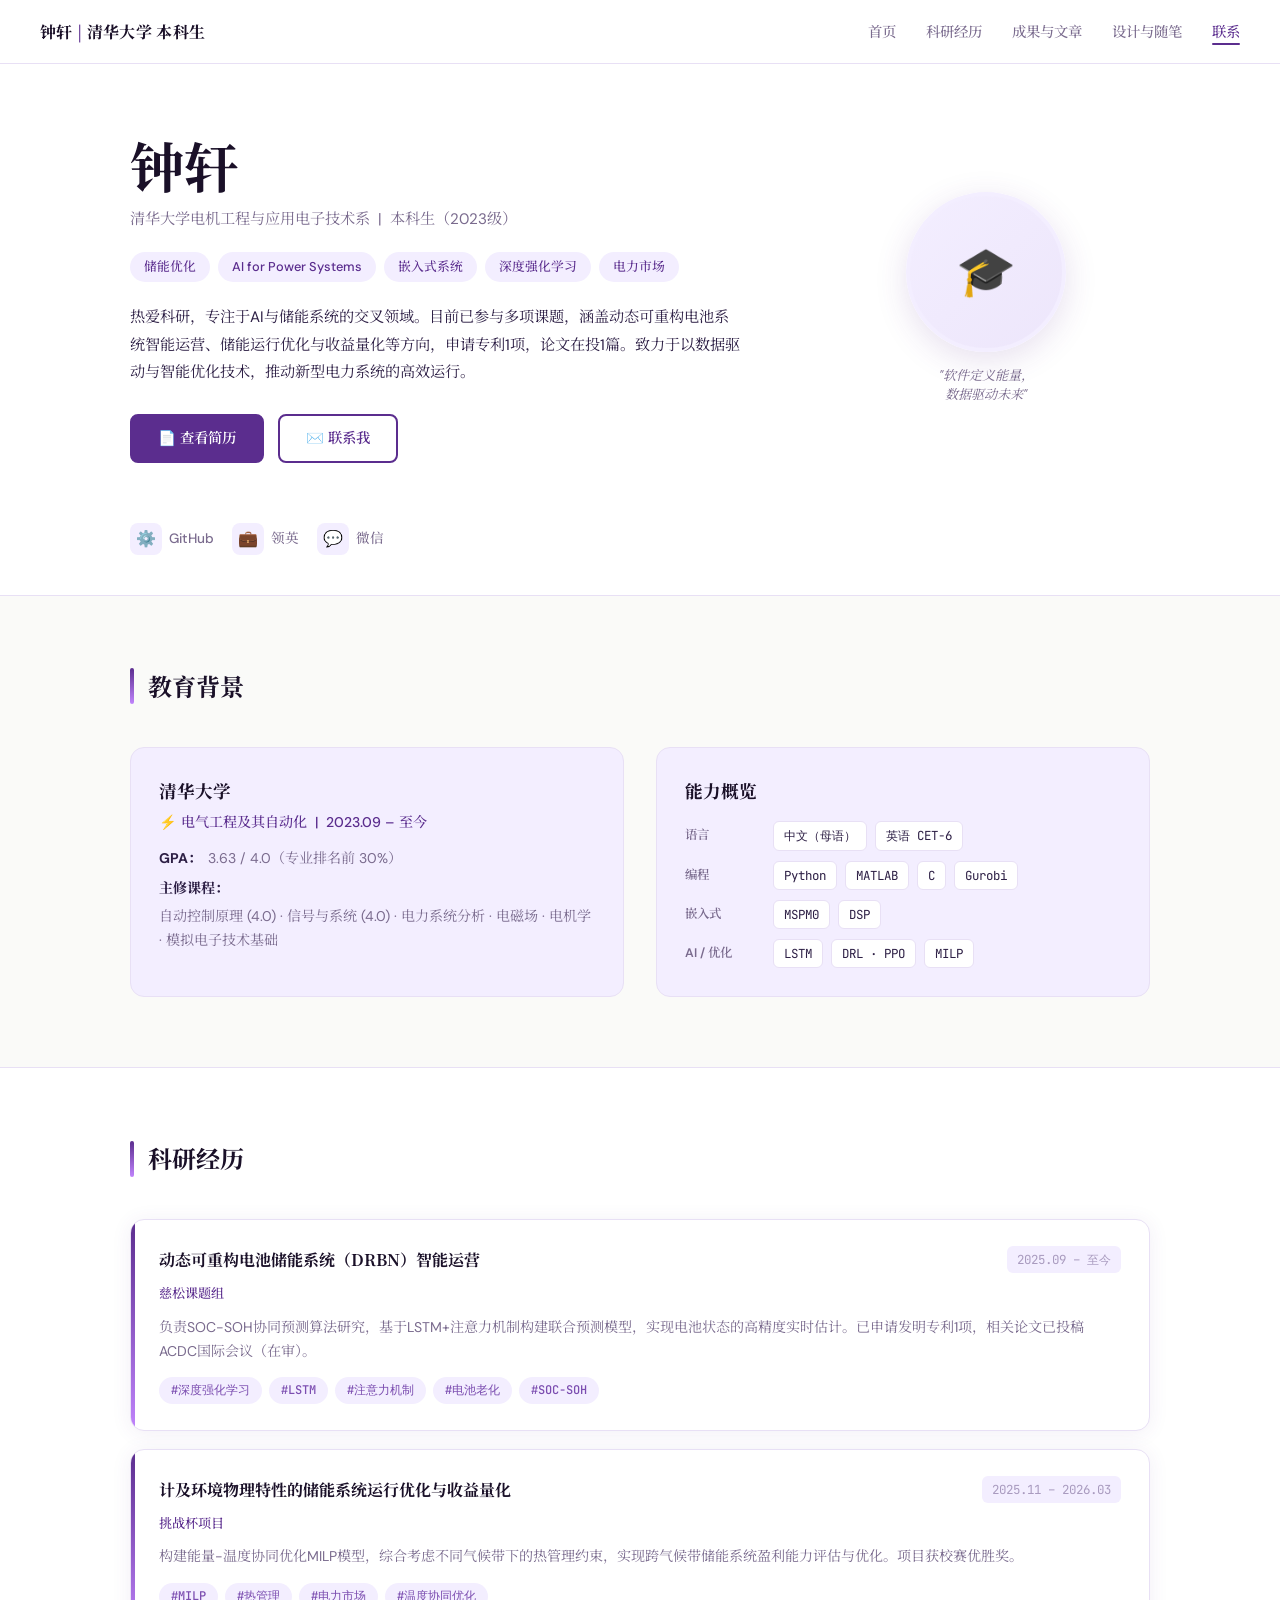
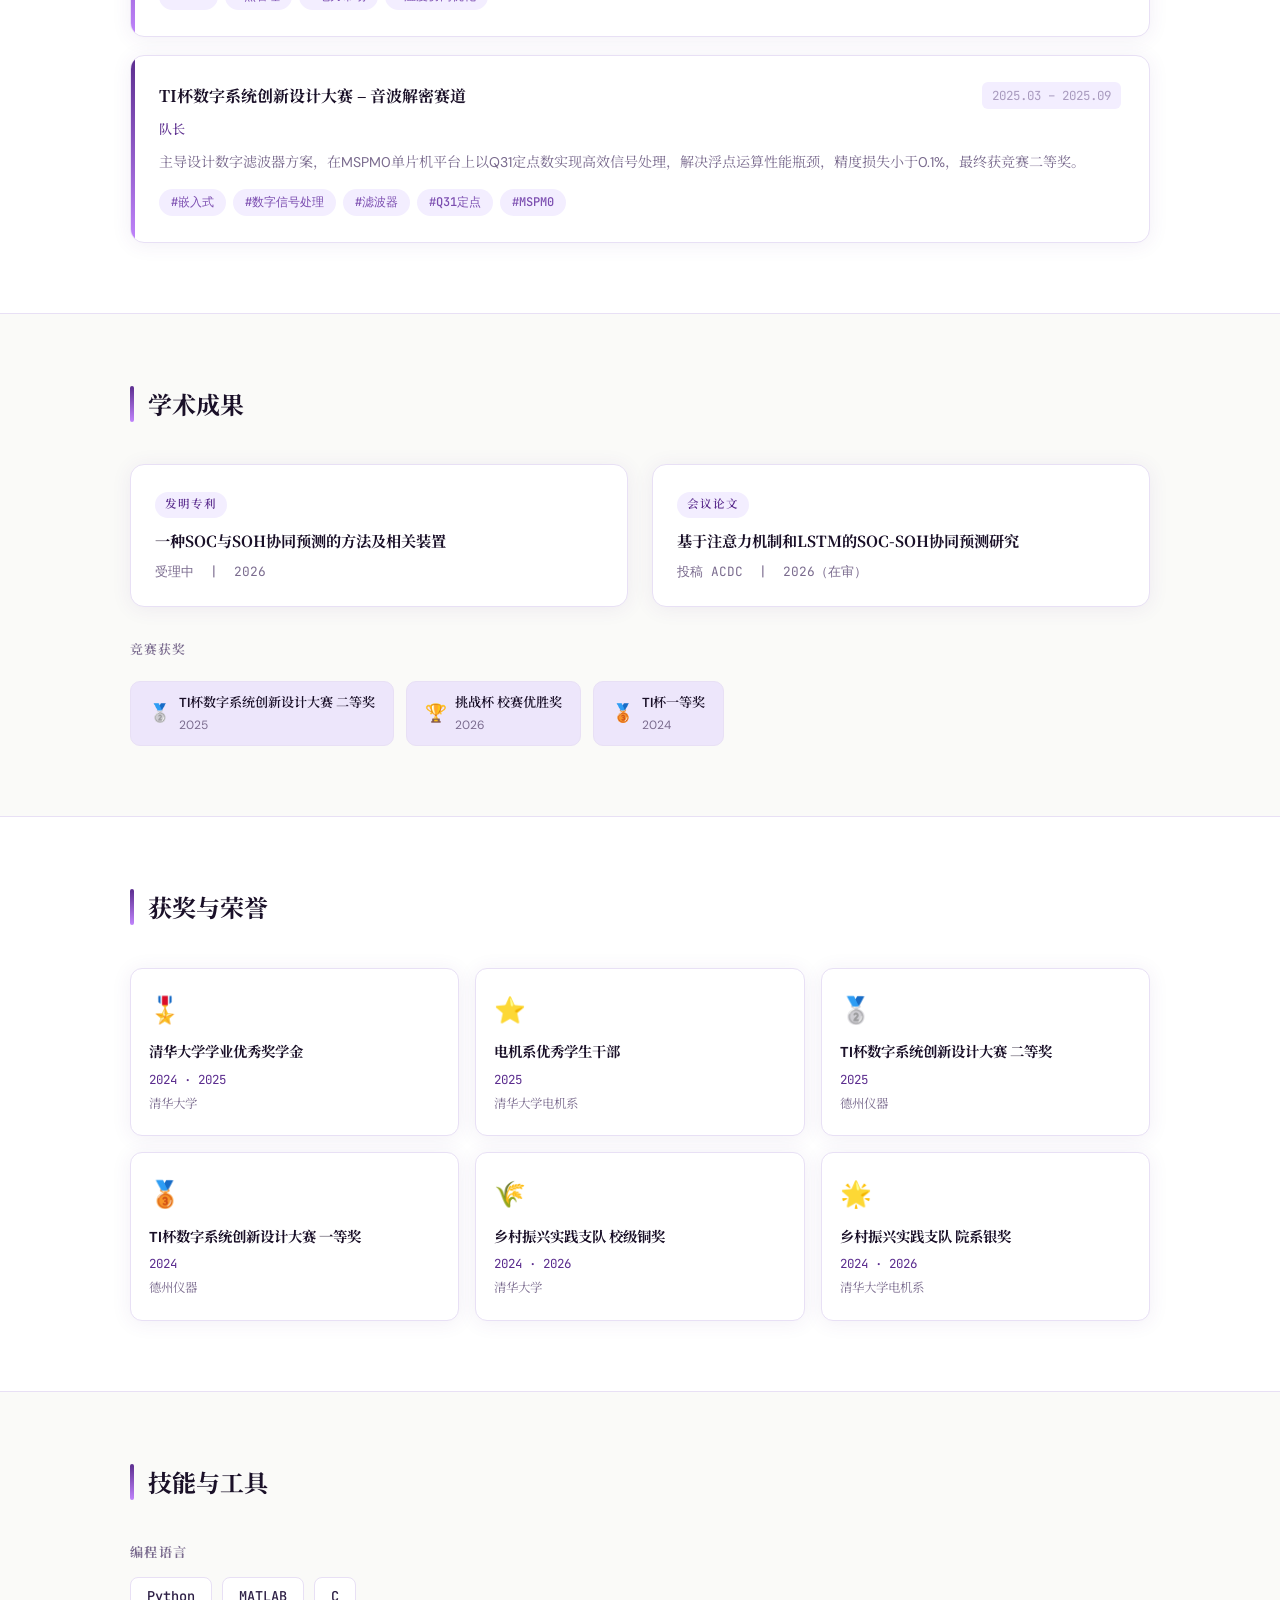
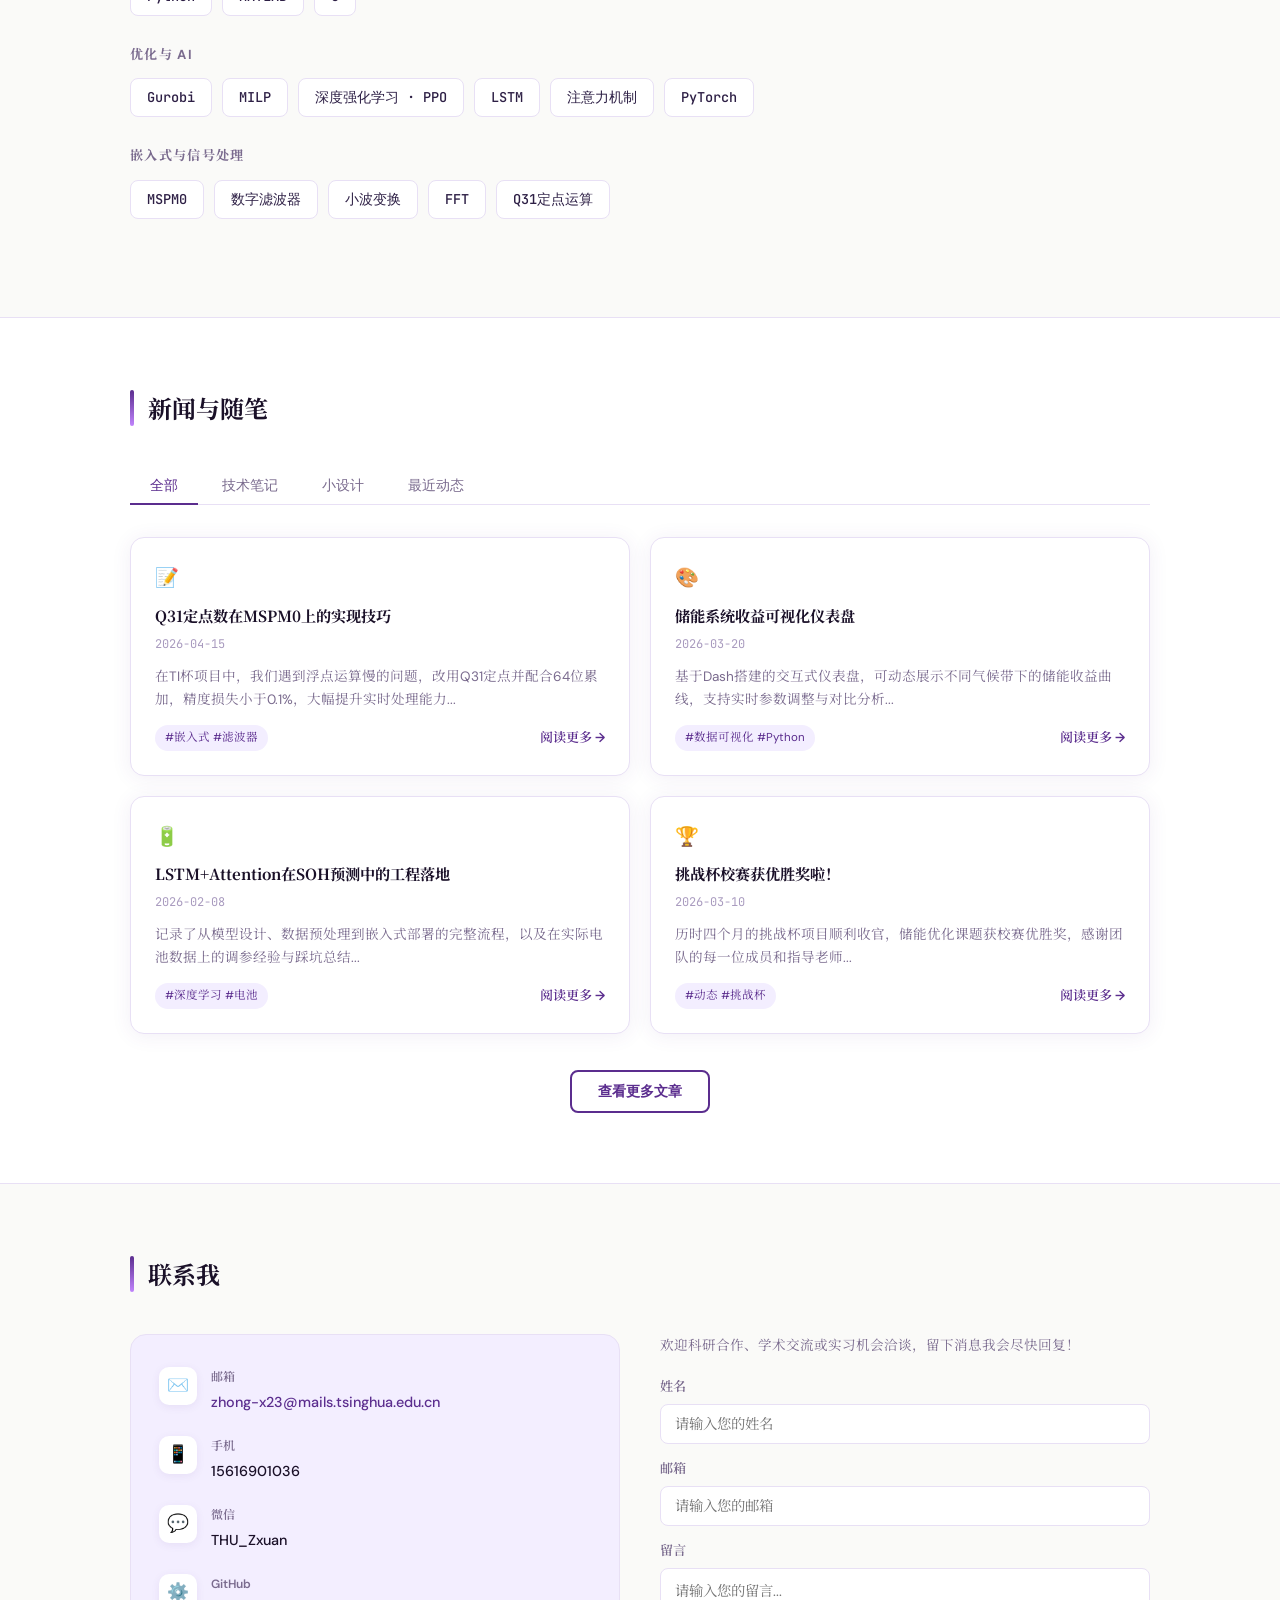
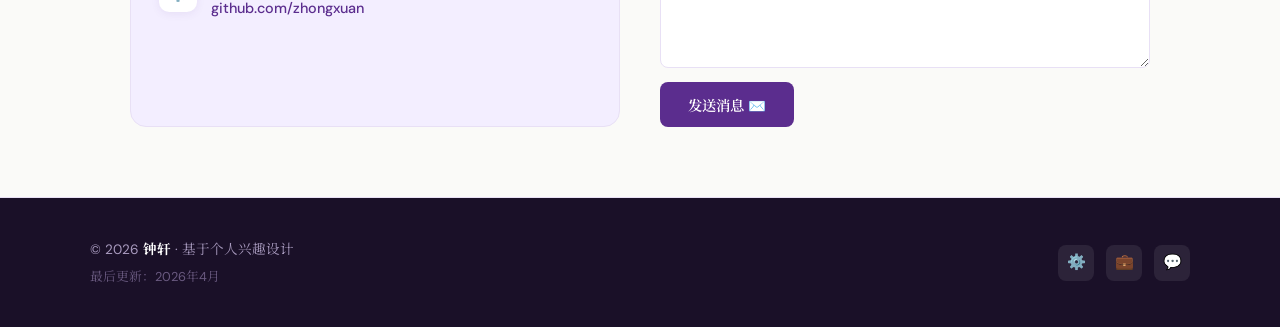
==== index.html @ 5179bd1a "Rename iindex.html to index.html" ====
<!DOCTYPE html>
<html lang="zh-CN">
<head>
<meta charset="UTF-8">
<meta name="viewport" content="width=device-width, initial-scale=1.0">
<title>钟轩 | 清华大学本科生</title>
<link rel="preconnect" href="https://fonts.googleapis.com">
<link rel="preconnect" href="https://fonts.gstatic.com" crossorigin>
<link href="https://fonts.googleapis.com/css2?family=Noto+Serif+SC:wght@400;600;700&family=DM+Sans:wght@300;400;500;600&family=JetBrains+Mono:wght@400;500&display=swap" rel="stylesheet">
<style>
  :root {
    --primary: #5B2D8E;
    --primary-light: #7B4DB0;
    --primary-pale: #F3EEFF;
    --primary-pale2: #EDE6FB;
    --accent: #C084FC;
    --dark: #1A1028;
    --text: #2D1F45;
    --text-muted: #7A6B8E;
    --text-light: #A99BBF;
    --border: #E8E0F5;
    --bg: #FAFAF8;
    --card: #FFFFFF;
    --shadow: 0 2px 20px rgba(91,45,142,0.08);
    --shadow-hover: 0 8px 32px rgba(91,45,142,0.16);
    --nav-h: 64px;
  }

  * { margin: 0; padding: 0; box-sizing: border-box; }

  html { scroll-behavior: smooth; }

  body {
    font-family: 'DM Sans', 'Noto Serif SC', sans-serif;
    background: var(--bg);
    color: var(--text);
    line-height: 1.7;
    overflow-x: hidden;
  }

  /* ── NAV ── */
  nav {
    position: fixed; top: 0; left: 0; right: 0; z-index: 999;
    background: rgba(255,255,255,0.92);
    backdrop-filter: blur(12px);
    border-bottom: 1px solid var(--border);
    height: var(--nav-h);
    display: flex; align-items: center;
    padding: 0 40px;
    justify-content: space-between;
    transition: box-shadow .3s;
  }
  nav.scrolled { box-shadow: 0 2px 24px rgba(91,45,142,0.10); }

  .nav-logo {
    font-family: 'Noto Serif SC', serif;
    font-weight: 700;
    font-size: 1rem;
    color: var(--dark);
    letter-spacing: .02em;
    white-space: nowrap;
  }
  .nav-logo span { color: var(--primary); }

  .nav-links {
    display: flex; gap: 30px; list-style: none;
    align-items: center;
  }
  .nav-links a {
    text-decoration: none;
    font-size: .9rem;
    font-weight: 500;
    color: var(--text-muted);
    transition: color .2s;
    position: relative;
  }
  .nav-links a::after {
    content: '';
    position: absolute; bottom: -4px; left: 0; right: 0;
    height: 2px; background: var(--primary);
    transform: scaleX(0); transition: transform .2s;
    border-radius: 2px;
  }
  .nav-links a:hover, .nav-links a.active { color: var(--primary); }
  .nav-links a:hover::after, .nav-links a.active::after { transform: scaleX(1); }

  .hamburger {
    display: none; flex-direction: column; gap: 5px;
    cursor: pointer; background: none; border: none; padding: 4px;
  }
  .hamburger span {
    display: block; width: 24px; height: 2px;
    background: var(--dark); border-radius: 2px;
    transition: all .3s;
  }

  .mobile-menu {
    display: none;
    position: fixed; top: var(--nav-h); left: 0; right: 0;
    background: #fff; border-bottom: 1px solid var(--border);
    padding: 20px 40px;
    flex-direction: column; gap: 16px;
    z-index: 998;
    box-shadow: 0 8px 24px rgba(91,45,142,0.10);
  }
  .mobile-menu.open { display: flex; }
  .mobile-menu a {
    text-decoration: none; color: var(--text);
    font-size: 1rem; font-weight: 500;
    padding: 8px 0; border-bottom: 1px solid var(--border);
  }

  /* ── WRAPPER ── */
  .page { padding-top: var(--nav-h); }

  /* ── SECTION COMMON ── */
  section {
    padding: 70px 40px;
    max-width: 1100px;
    margin: 0 auto;
  }
  .section-full {
    background: var(--card);
    border-bottom: 1px solid var(--border);
    padding: 0;
  }
  .section-full > section { padding: 70px 40px; }

  .section-title {
    font-family: 'Noto Serif SC', serif;
    font-size: 1.5rem;
    font-weight: 700;
    color: var(--dark);
    margin-bottom: 40px;
    display: flex; align-items: center; gap: 14px;
  }
  .section-title::before {
    content: '';
    display: block; width: 4px; height: 1.5em;
    background: linear-gradient(to bottom, var(--primary), var(--accent));
    border-radius: 4px;
    flex-shrink: 0;
  }

  /* ── HERO ── */
  #hero-section {
    background: var(--card);
    border-bottom: 1px solid var(--border);
  }
  .hero-inner {
    max-width: 1100px; margin: 0 auto;
    padding: 70px 40px 60px;
    display: grid; grid-template-columns: 60% 40%;
    gap: 40px; align-items: center;
  }
  .hero-name {
    font-family: 'Noto Serif SC', serif;
    font-size: clamp(2.4rem, 5vw, 3.4rem);
    font-weight: 700;
    color: var(--dark);
    line-height: 1.15;
    margin-bottom: 10px;
  }
  .hero-sub {
    font-size: .95rem;
    color: var(--text-muted);
    margin-bottom: 20px;
    font-weight: 400;
  }
  .tags {
    display: flex; flex-wrap: wrap; gap: 8px;
    margin-bottom: 22px;
  }
  .tag {
    background: var(--primary-pale);
    color: var(--primary);
    border-radius: 20px;
    padding: 4px 14px;
    font-size: .8rem;
    font-weight: 500;
    transition: background .2s, color .2s;
  }
  .tag:hover { background: var(--primary); color: #fff; }

  .hero-bio {
    font-size: .95rem;
    color: var(--text);
    line-height: 1.8;
    margin-bottom: 28px;
  }
  .hero-btns { display: flex; gap: 14px; flex-wrap: wrap; }
  .btn {
    padding: 10px 26px;
    border-radius: 8px;
    font-size: .9rem;
    font-weight: 600;
    cursor: pointer;
    text-decoration: none;
    transition: all .2s;
    display: inline-flex; align-items: center; gap: 6px;
  }
  .btn-primary {
    background: var(--primary);
    color: #fff;
    border: 2px solid var(--primary);
  }
  .btn-primary:hover { background: var(--primary-light); border-color: var(--primary-light); transform: translateY(-1px); }
  .btn-outline {
    background: transparent;
    color: var(--primary);
    border: 2px solid var(--primary);
  }
  .btn-outline:hover { background: var(--primary-pale); transform: translateY(-1px); }

  .hero-right { text-align: center; }
  .hero-photo {
    width: 160px; height: 160px;
    border-radius: 50%;
    object-fit: cover;
    border: 4px solid var(--primary-pale);
    box-shadow: 0 8px 32px rgba(91,45,142,0.15);
    margin-bottom: 14px;
  }
  .hero-photo-placeholder {
    width: 160px; height: 160px;
    border-radius: 50%;
    background: linear-gradient(135deg, var(--primary-pale), var(--primary-pale2));
    border: 4px solid var(--primary-pale);
    box-shadow: 0 8px 32px rgba(91,45,142,0.15);
    margin: 0 auto 14px;
    display: flex; align-items: center; justify-content: center;
    font-size: 3rem;
  }
  .hero-motto {
    font-size: .82rem;
    color: var(--text-muted);
    font-style: italic;
    line-height: 1.5;
  }

  .social-row {
    max-width: 1100px; margin: 0 auto;
    padding: 0 40px 40px;
    display: flex; gap: 18px;
  }
  .social-link {
    display: flex; align-items: center; gap: 7px;
    text-decoration: none;
    font-size: .85rem;
    color: var(--text-muted);
    font-weight: 500;
    transition: color .2s;
  }
  .social-link:hover { color: var(--primary); }
  .social-icon {
    width: 32px; height: 32px;
    background: var(--primary-pale);
    border-radius: 8px;
    display: flex; align-items: center; justify-content: center;
    font-size: 1rem;
    transition: background .2s;
  }
  .social-link:hover .social-icon { background: var(--primary-pale2); }

  /* ── EDU ── */
  .edu-grid {
    display: grid; grid-template-columns: 1fr 1fr; gap: 32px;
  }
  .edu-card {
    background: var(--primary-pale);
    border-radius: 14px;
    padding: 28px 28px;
    border: 1px solid var(--border);
  }
  .edu-school {
    font-family: 'Noto Serif SC', serif;
    font-size: 1.1rem; font-weight: 700;
    color: var(--dark); margin-bottom: 6px;
  }
  .edu-dept {
    font-size: .88rem; color: var(--primary);
    font-weight: 500; margin-bottom: 12px;
  }
  .edu-item {
    font-size: .88rem; color: var(--text-muted);
    margin-bottom: 6px;
    display: flex; align-items: baseline; gap: 6px;
  }
  .edu-item strong { color: var(--text); }
  .skills-block { display: flex; flex-direction: column; gap: 10px; }
  .skill-row { display: flex; gap: 8px; flex-wrap: wrap; align-items: center; }
  .skill-label {
    font-size: .78rem; color: var(--text-muted); font-weight: 600;
    min-width: 80px;
  }
  .skill-tag {
    background: #fff;
    border: 1px solid var(--border);
    color: var(--text);
    border-radius: 6px;
    padding: 3px 10px;
    font-size: .78rem;
    font-family: 'JetBrains Mono', monospace;
    transition: border-color .2s, color .2s;
  }
  .skill-tag:hover { border-color: var(--primary); color: var(--primary); }

  /* ── RESEARCH ── */
  .research-list { display: flex; flex-direction: column; gap: 18px; }
  .r-card {
    background: var(--card);
    border: 1px solid var(--border);
    border-radius: 14px;
    padding: 26px 28px;
    box-shadow: var(--shadow);
    transition: transform .2s, box-shadow .2s;
    position: relative;
    overflow: hidden;
  }
  .r-card::before {
    content: '';
    position: absolute; left: 0; top: 0; bottom: 0; width: 4px;
    background: linear-gradient(to bottom, var(--primary), var(--accent));
    border-radius: 4px 0 0 4px;
  }
  .r-card:hover { transform: translateY(-3px); box-shadow: var(--shadow-hover); }
  .r-header {
    display: flex; justify-content: space-between; align-items: flex-start;
    gap: 12px; margin-bottom: 10px;
  }
  .r-title {
    font-family: 'Noto Serif SC', serif;
    font-size: 1rem; font-weight: 700; color: var(--dark);
  }
  .r-time {
    font-size: .78rem; color: var(--text-light);
    white-space: nowrap; font-family: 'JetBrains Mono', monospace;
    background: var(--primary-pale); padding: 3px 10px;
    border-radius: 6px; flex-shrink: 0;
  }
  .r-group {
    font-size: .82rem; color: var(--primary); font-weight: 500; margin-bottom: 10px;
  }
  .r-desc {
    font-size: .88rem; color: var(--text-muted); line-height: 1.7; margin-bottom: 14px;
  }
  .r-tags { display: flex; flex-wrap: wrap; gap: 7px; }
  .r-tag {
    font-size: .75rem; color: var(--primary-light);
    background: var(--primary-pale); border-radius: 20px;
    padding: 3px 12px; font-weight: 500;
    font-family: 'JetBrains Mono', monospace;
  }

  /* ── PUBLICATIONS ── */
  .pub-grid {
    display: grid; grid-template-columns: 1fr 1fr; gap: 24px; margin-bottom: 32px;
  }
  .pub-card {
    background: var(--card); border: 1px solid var(--border);
    border-radius: 14px; padding: 24px 24px;
    box-shadow: var(--shadow);
    transition: transform .2s, box-shadow .2s;
  }
  .pub-card:hover { transform: translateY(-2px); box-shadow: var(--shadow-hover); }
  .pub-type {
    font-size: .72rem; color: var(--primary); font-weight: 600;
    text-transform: uppercase; letter-spacing: .08em;
    background: var(--primary-pale); padding: 3px 10px;
    border-radius: 20px; display: inline-block; margin-bottom: 12px;
  }
  .pub-title {
    font-family: 'Noto Serif SC', serif;
    font-size: .95rem; font-weight: 700; color: var(--dark);
    line-height: 1.5; margin-bottom: 8px;
  }
  .pub-meta {
    font-size: .8rem; color: var(--text-muted);
    font-family: 'JetBrains Mono', monospace;
  }
  .awards-row {
    display: flex; flex-wrap: wrap; gap: 12px;
  }
  .award-chip {
    background: var(--primary-pale2); border: 1px solid var(--border);
    border-radius: 10px; padding: 10px 18px;
    font-size: .85rem; color: var(--text);
    display: flex; align-items: center; gap: 8px;
    transition: transform .2s;
  }
  .award-chip:hover { transform: translateY(-2px); }
  .award-chip .aw-icon { font-size: 1.1rem; }
  .award-chip .aw-name { font-weight: 600; color: var(--dark); font-size: .82rem; }
  .award-chip .aw-year { font-size: .75rem; color: var(--text-muted); }

  /* ── HONORS ── */
  .honor-grid {
    display: grid; grid-template-columns: repeat(3, 1fr); gap: 16px;
  }
  .honor-card {
    background: var(--card); border: 1px solid var(--border);
    border-radius: 12px; padding: 20px 18px;
    box-shadow: var(--shadow);
    transition: transform .2s, box-shadow .2s;
  }
  .honor-card:hover { transform: translateY(-3px); box-shadow: var(--shadow-hover); }
  .honor-icon { font-size: 1.6rem; margin-bottom: 8px; }
  .honor-name { font-weight: 700; color: var(--dark); font-size: .9rem; margin-bottom: 4px; }
  .honor-year { font-size: .78rem; color: var(--primary); font-family: 'JetBrains Mono', monospace; margin-bottom: 4px; }
  .honor-org { font-size: .78rem; color: var(--text-muted); }

  /* ── SKILLS ── */
  .skills-section .skill-category { margin-bottom: 28px; }
  .skill-cat-title {
    font-size: .82rem; font-weight: 700; color: var(--text-muted);
    text-transform: uppercase; letter-spacing: .1em;
    margin-bottom: 12px;
  }
  .skill-cloud { display: flex; flex-wrap: wrap; gap: 10px; }
  .skill-bubble {
    background: var(--card); border: 1px solid var(--border);
    border-radius: 8px; padding: 7px 16px;
    font-size: .85rem; font-weight: 500; color: var(--text);
    cursor: default; transition: all .2s;
    font-family: 'JetBrains Mono', monospace;
  }
  .skill-bubble:hover {
    background: var(--primary); color: #fff; border-color: var(--primary);
    transform: translateY(-2px); box-shadow: 0 4px 16px rgba(91,45,142,0.2);
  }

  /* ── BLOG ── */
  .blog-tabs {
    display: flex; gap: 4px; margin-bottom: 32px;
    border-bottom: 1px solid var(--border);
  }
  .blog-tab {
    padding: 8px 20px;
    background: none; border: none; border-bottom: 2px solid transparent;
    font-size: .9rem; font-weight: 500; color: var(--text-muted);
    cursor: pointer; transition: all .2s; margin-bottom: -1px;
  }
  .blog-tab.active { color: var(--primary); border-bottom-color: var(--primary); }
  .blog-grid {
    display: grid; grid-template-columns: 1fr 1fr; gap: 20px;
  }
  .blog-card {
    background: var(--card); border: 1px solid var(--border);
    border-radius: 14px; padding: 24px 24px;
    box-shadow: var(--shadow);
    transition: transform .2s, box-shadow .2s;
  }
  .blog-card:hover { transform: translateY(-3px); box-shadow: var(--shadow-hover); }
  .blog-emoji { font-size: 1.2rem; margin-bottom: 10px; }
  .blog-title {
    font-family: 'Noto Serif SC', serif;
    font-size: .95rem; font-weight: 700; color: var(--dark);
    margin-bottom: 8px; line-height: 1.4;
  }
  .blog-date {
    font-size: .75rem; color: var(--text-light);
    font-family: 'JetBrains Mono', monospace;
    margin-bottom: 10px;
  }
  .blog-excerpt { font-size: .85rem; color: var(--text-muted); line-height: 1.7; margin-bottom: 14px; }
  .blog-footer { display: flex; justify-content: space-between; align-items: center; }
  .blog-tag {
    font-size: .72rem; color: var(--primary); background: var(--primary-pale);
    padding: 3px 10px; border-radius: 20px;
  }
  .blog-more {
    font-size: .82rem; color: var(--primary); text-decoration: none;
    font-weight: 600; transition: gap .2s;
    display: flex; align-items: center; gap: 4px;
  }
  .blog-more:hover { gap: 8px; }
  .load-more {
    text-align: center; margin-top: 28px;
  }

  /* ── CONTACT ── */
  .contact-wrapper {
    display: grid; grid-template-columns: 1fr 1fr; gap: 40px;
  }
  .contact-info {
    background: var(--primary-pale);
    border-radius: 16px; padding: 32px 28px;
    border: 1px solid var(--border);
  }
  .contact-item {
    display: flex; align-items: flex-start; gap: 14px;
    margin-bottom: 22px;
  }
  .contact-item:last-child { margin-bottom: 0; }
  .contact-icon {
    width: 38px; height: 38px;
    background: #fff; border-radius: 10px;
    display: flex; align-items: center; justify-content: center;
    font-size: 1.1rem; flex-shrink: 0;
    box-shadow: 0 2px 8px rgba(91,45,142,0.08);
  }
  .contact-text { flex: 1; }
  .contact-label { font-size: .75rem; color: var(--text-muted); font-weight: 600; margin-bottom: 2px; }
  .contact-value { font-size: .9rem; color: var(--dark); font-weight: 500; }
  .contact-value a { color: var(--primary); text-decoration: none; }

  .contact-form { display: flex; flex-direction: column; gap: 14px; }
  .form-group { display: flex; flex-direction: column; gap: 6px; }
  .form-label { font-size: .82rem; font-weight: 600; color: var(--text-muted); }
  .form-input {
    padding: 10px 14px;
    border: 1.5px solid var(--border);
    border-radius: 8px; font-size: .9rem;
    font-family: inherit; color: var(--text);
    background: var(--card);
    transition: border-color .2s;
    outline: none;
  }
  .form-input:focus { border-color: var(--primary); }
  textarea.form-input { resize: vertical; min-height: 100px; }
  .form-submit {
    background: var(--primary); color: #fff; border: none;
    border-radius: 8px; padding: 12px 28px;
    font-size: .9rem; font-weight: 600; cursor: pointer;
    font-family: inherit; transition: background .2s, transform .2s;
    align-self: flex-start;
  }
  .form-submit:hover { background: var(--primary-light); transform: translateY(-1px); }

  /* ── FOOTER ── */
  footer {
    background: #1A1028;
    color: #A99BBF;
    padding: 40px 40px;
  }
  .footer-inner {
    max-width: 1100px; margin: 0 auto;
    display: flex; justify-content: space-between; align-items: center;
    flex-wrap: wrap; gap: 16px;
  }
  .footer-copy { font-size: .85rem; }
  .footer-copy strong { color: #fff; }
  .footer-social { display: flex; gap: 12px; }
  .footer-social a {
    width: 36px; height: 36px;
    background: rgba(255,255,255,0.08);
    border-radius: 8px;
    display: flex; align-items: center; justify-content: center;
    text-decoration: none; font-size: .95rem;
    transition: background .2s;
  }
  .footer-social a:hover { background: var(--primary); }
  .footer-update { font-size: .8rem; color: #6A5A80; }

  /* ── BG DECORATION ── */
  .bg-decoration {
    position: absolute; pointer-events: none; z-index: 0;
    opacity: .04; overflow: hidden;
  }

  /* ── RESPONSIVE ── */
  @media (max-width: 800px) {
    nav { padding: 0 20px; }
    .nav-links { display: none; }
    .hamburger { display: flex; }
    .hero-inner { grid-template-columns: 1fr; }
    .hero-right { order: -1; }
    section { padding: 50px 20px; }
    .section-full > section { padding: 50px 20px; }
    .edu-grid { grid-template-columns: 1fr; }
    .pub-grid { grid-template-columns: 1fr; }
    .honor-grid { grid-template-columns: 1fr 1fr; }
    .blog-grid { grid-template-columns: 1fr; }
    .contact-wrapper { grid-template-columns: 1fr; }
    .social-row { padding: 0 20px 30px; }
    footer { padding: 30px 20px; }
    .footer-inner { flex-direction: column; gap: 12px; text-align: center; }
  }
  @media (max-width: 480px) {
    .honor-grid { grid-template-columns: 1fr; }
  }

  /* ── FADE IN ── */
  .fade-in {
    opacity: 0; transform: translateY(22px);
    transition: opacity .6s ease, transform .6s ease;
  }
  .fade-in.visible { opacity: 1; transform: translateY(0); }
</style>
</head>
<body>

<!-- NAV -->
<nav id="main-nav">
  <div class="nav-logo">钟轩 <span>|</span> 清华大学 本科生</div>
  <ul class="nav-links">
    <li><a href="#hero-section">首页</a></li>
    <li><a href="#research">科研经历</a></li>
    <li><a href="#publications">成果与文章</a></li>
    <li><a href="#blog">设计与随笔</a></li>
    <li><a href="#contact">联系</a></li>
  </ul>
  <button class="hamburger" id="hamburger" aria-label="菜单">
    <span></span><span></span><span></span>
  </button>
</nav>

<div class="mobile-menu" id="mobile-menu">
  <a href="#hero-section" onclick="closeMobile()">首页</a>
  <a href="#research" onclick="closeMobile()">科研经历</a>
  <a href="#publications" onclick="closeMobile()">成果与文章</a>
  <a href="#blog" onclick="closeMobile()">设计与随笔</a>
  <a href="#contact" onclick="closeMobile()">联系</a>
</div>

<div class="page">

  <!-- ── HERO ── -->
  <div id="hero-section">
    <div class="hero-inner">
      <div class="hero-left fade-in">
        <h1 class="hero-name">钟轩</h1>
        <p class="hero-sub">清华大学电机工程与应用电子技术系 &nbsp;|&nbsp; 本科生（2023级）</p>
        <div class="tags">
          <span class="tag">储能优化</span>
          <span class="tag">AI for Power Systems</span>
          <span class="tag">嵌入式系统</span>
          <span class="tag">深度强化学习</span>
          <span class="tag">电力市场</span>
        </div>
        <p class="hero-bio">
          热爱科研，专注于AI与储能系统的交叉领域。目前已参与多项课题，涵盖动态可重构电池系统智能运营、储能运行优化与收益量化等方向，申请专利1项，论文在投1篇。致力于以数据驱动与智能优化技术，推动新型电力系统的高效运行。
        </p>
        <div class="hero-btns">
          <a href="#" class="btn btn-primary">📄 查看简历</a>
          <a href="#contact" class="btn btn-outline">✉️ 联系我</a>
        </div>
      </div>
      <div class="hero-right fade-in" style="transition-delay:.15s">
        <div class="hero-photo-placeholder">🎓</div>
        <p class="hero-motto">"软件定义能量，<br>数据驱动未来"</p>
      </div>
    </div>
    <div class="social-row">
      <a href="#" class="social-link"><div class="social-icon">⚙️</div>GitHub</a>
      <a href="#" class="social-link"><div class="social-icon">💼</div>领英</a>
      <a href="#" class="social-link"><div class="social-icon">💬</div>微信</a>
    </div>
  </div>

  <!-- ── EDUCATION ── -->
  <div id="education" style="background: var(--bg); border-bottom: 1px solid var(--border);">
    <section class="fade-in">
      <h2 class="section-title">教育背景</h2>
      <div class="edu-grid">
        <div class="edu-card">
          <div class="edu-school">清华大学</div>
          <div class="edu-dept">⚡ 电气工程及其自动化 &nbsp;|&nbsp; 2023.09 – 至今</div>
          <div class="edu-item"><strong>GPA：</strong>3.63 / 4.0（专业排名前 30%）</div>
          <div class="edu-item" style="flex-direction: column; gap: 4px;">
            <strong>主修课程：</strong>
            <span>自动控制原理 (4.0) · 信号与系统 (4.0) · 电力系统分析 · 电磁场 · 电机学 · 模拟电子技术基础</span>
          </div>
        </div>
        <div class="edu-card">
          <div class="edu-school" style="margin-bottom: 16px;">能力概览</div>
          <div class="skills-block">
            <div class="skill-row">
              <span class="skill-label">语言</span>
              <span class="skill-tag">中文（母语）</span>
              <span class="skill-tag">英语 CET-6</span>
            </div>
            <div class="skill-row">
              <span class="skill-label">编程</span>
              <span class="skill-tag">Python</span>
              <span class="skill-tag">MATLAB</span>
              <span class="skill-tag">C</span>
              <span class="skill-tag">Gurobi</span>
            </div>
            <div class="skill-row">
              <span class="skill-label">嵌入式</span>
              <span class="skill-tag">MSPM0</span>
              <span class="skill-tag">DSP</span>
            </div>
            <div class="skill-row">
              <span class="skill-label">AI / 优化</span>
              <span class="skill-tag">LSTM</span>
              <span class="skill-tag">DRL · PPO</span>
              <span class="skill-tag">MILP</span>
            </div>
          </div>
        </div>
      </div>
    </section>
  </div>

  <!-- ── RESEARCH ── -->
  <div id="research" style="background: var(--card); border-bottom: 1px solid var(--border);">
    <section class="fade-in">
      <h2 class="section-title">科研经历</h2>
      <div class="research-list">

        <div class="r-card">
          <div class="r-header">
            <div class="r-title">动态可重构电池储能系统（DRBN）智能运营</div>
            <span class="r-time">2025.09 – 至今</span>
          </div>
          <div class="r-group">慈松课题组</div>
          <p class="r-desc">负责SOC-SOH协同预测算法研究，基于LSTM+注意力机制构建联合预测模型，实现电池状态的高精度实时估计。已申请发明专利1项，相关论文已投稿ACDC国际会议（在审）。</p>
          <div class="r-tags">
            <span class="r-tag">#深度强化学习</span>
            <span class="r-tag">#LSTM</span>
            <span class="r-tag">#注意力机制</span>
            <span class="r-tag">#电池老化</span>
            <span class="r-tag">#SOC-SOH</span>
          </div>
        </div>

        <div class="r-card">
          <div class="r-header">
            <div class="r-title">计及环境物理特性的储能系统运行优化与收益量化</div>
            <span class="r-time">2025.11 – 2026.03</span>
          </div>
          <div class="r-group">挑战杯项目</div>
          <p class="r-desc">构建能量-温度协同优化MILP模型，综合考虑不同气候带下的热管理约束，实现跨气候带储能系统盈利能力评估与优化。项目获校赛优胜奖。</p>
          <div class="r-tags">
            <span class="r-tag">#MILP</span>
            <span class="r-tag">#热管理</span>
            <span class="r-tag">#电力市场</span>
            <span class="r-tag">#温度协同优化</span>
          </div>
        </div>

        <div class="r-card">
          <div class="r-header">
            <div class="r-title">TI杯数字系统创新设计大赛 – 音波解密赛道</div>
            <span class="r-time">2025.03 – 2025.09</span>
          </div>
          <div class="r-group">队长</div>
          <p class="r-desc">主导设计数字滤波器方案，在MSPM0单片机平台上以Q31定点数实现高效信号处理，解决浮点运算性能瓶颈，精度损失小于0.1%，最终获竞赛二等奖。</p>
          <div class="r-tags">
            <span class="r-tag">#嵌入式</span>
            <span class="r-tag">#数字信号处理</span>
            <span class="r-tag">#滤波器</span>
            <span class="r-tag">#Q31定点</span>
            <span class="r-tag">#MSPM0</span>
          </div>
        </div>

      </div>
    </section>
  </div>

  <!-- ── PUBLICATIONS ── -->
  <div id="publications" style="background: var(--bg); border-bottom: 1px solid var(--border);">
    <section class="fade-in">
      <h2 class="section-title">学术成果</h2>
      <div class="pub-grid">
        <div class="pub-card">
          <span class="pub-type">发明专利</span>
          <p class="pub-title">一种SOC与SOH协同预测的方法及相关装置</p>
          <p class="pub-meta">受理中 &nbsp;|&nbsp; 2026</p>
        </div>
        <div class="pub-card">
          <span class="pub-type">会议论文</span>
          <p class="pub-title">基于注意力机制和LSTM的SOC-SOH协同预测研究</p>
          <p class="pub-meta">投稿 ACDC &nbsp;|&nbsp; 2026（在审）</p>
        </div>
      </div>
      <p style="font-size:.8rem; color: var(--text-muted); margin-bottom: 20px; font-weight: 600; text-transform: uppercase; letter-spacing: .08em;">竞赛获奖</p>
      <div class="awards-row">
        <div class="award-chip">
          <span class="aw-icon">🥈</span>
          <div>
            <div class="aw-name">TI杯数字系统创新设计大赛 二等奖</div>
            <div class="aw-year">2025</div>
          </div>
        </div>
        <div class="award-chip">
          <span class="aw-icon">🏆</span>
          <div>
            <div class="aw-name">挑战杯 校赛优胜奖</div>
            <div class="aw-year">2026</div>
          </div>
        </div>
        <div class="award-chip">
          <span class="aw-icon">🥉</span>
          <div>
            <div class="aw-name">TI杯一等奖</div>
            <div class="aw-year">2024</div>
          </div>
        </div>
      </div>
    </section>
  </div>

  <!-- ── HONORS ── -->
  <div id="honors" style="background: var(--card); border-bottom: 1px solid var(--border);">
    <section class="fade-in">
      <h2 class="section-title">获奖与荣誉</h2>
      <div class="honor-grid">
        <div class="honor-card">
          <div class="honor-icon">🎖️</div>
          <div class="honor-name">清华大学学业优秀奖学金</div>
          <div class="honor-year">2024 · 2025</div>
          <div class="honor-org">清华大学</div>
        </div>
        <div class="honor-card">
          <div class="honor-icon">⭐</div>
          <div class="honor-name">电机系优秀学生干部</div>
          <div class="honor-year">2025</div>
          <div class="honor-org">清华大学电机系</div>
        </div>
        <div class="honor-card">
          <div class="honor-icon">🥈</div>
          <div class="honor-name">TI杯数字系统创新设计大赛 二等奖</div>
          <div class="honor-year">2025</div>
          <div class="honor-org">德州仪器</div>
        </div>
        <div class="honor-card">
          <div class="honor-icon">🥉</div>
          <div class="honor-name">TI杯数字系统创新设计大赛 一等奖</div>
          <div class="honor-year">2024</div>
          <div class="honor-org">德州仪器</div>
        </div>
        <div class="honor-card">
          <div class="honor-icon">🌾</div>
          <div class="honor-name">乡村振兴实践支队 校级铜奖</div>
          <div class="honor-year">2024 · 2026</div>
          <div class="honor-org">清华大学</div>
        </div>
        <div class="honor-card">
          <div class="honor-icon">🌟</div>
          <div class="honor-name">乡村振兴实践支队 院系银奖</div>
          <div class="honor-year">2024 · 2026</div>
          <div class="honor-org">清华大学电机系</div>
        </div>
      </div>
    </section>
  </div>

  <!-- ── SKILLS ── -->
  <div id="skills" style="background: var(--bg); border-bottom: 1px solid var(--border);">
    <section class="fade-in skills-section">
      <h2 class="section-title">技能与工具</h2>
      <div class="skill-category">
        <div class="skill-cat-title">编程语言</div>
        <div class="skill-cloud">
          <span class="skill-bubble">Python</span>
          <span class="skill-bubble">MATLAB</span>
          <span class="skill-bubble">C</span>
        </div>
      </div>
      <div class="skill-category">
        <div class="skill-cat-title">优化与 AI</div>
        <div class="skill-cloud">
          <span class="skill-bubble">Gurobi</span>
          <span class="skill-bubble">MILP</span>
          <span class="skill-bubble">深度强化学习 · PPO</span>
          <span class="skill-bubble">LSTM</span>
          <span class="skill-bubble">注意力机制</span>
          <span class="skill-bubble">PyTorch</span>
        </div>
      </div>
      <div class="skill-category">
        <div class="skill-cat-title">嵌入式与信号处理</div>
        <div class="skill-cloud">
          <span class="skill-bubble">MSPM0</span>
          <span class="skill-bubble">数字滤波器</span>
          <span class="skill-bubble">小波变换</span>
          <span class="skill-bubble">FFT</span>
          <span class="skill-bubble">Q31定点运算</span>
        </div>
      </div>
    </section>
  </div>

  <!-- ── BLOG ── -->
  <div id="blog" style="background: var(--card); border-bottom: 1px solid var(--border);">
    <section class="fade-in">
      <h2 class="section-title">新闻与随笔</h2>
      <div class="blog-tabs">
        <button class="blog-tab active" onclick="switchTab(this,'all')">全部</button>
        <button class="blog-tab" onclick="switchTab(this,'tech')">技术笔记</button>
        <button class="blog-tab" onclick="switchTab(this,'design')">小设计</button>
        <button class="blog-tab" onclick="switchTab(this,'news')">最近动态</button>
      </div>
      <div class="blog-grid">
        <div class="blog-card" data-type="tech">
          <div class="blog-emoji">📝</div>
          <div class="blog-title">Q31定点数在MSPM0上的实现技巧</div>
          <div class="blog-date">2026-04-15</div>
          <p class="blog-excerpt">在TI杯项目中，我们遇到浮点运算慢的问题，改用Q31定点并配合64位累加，精度损失小于0.1%，大幅提升实时处理能力...</p>
          <div class="blog-footer">
            <span class="blog-tag">#嵌入式 #滤波器</span>
            <a href="#" class="blog-more">阅读更多 →</a>
          </div>
        </div>
        <div class="blog-card" data-type="design">
          <div class="blog-emoji">🎨</div>
          <div class="blog-title">储能系统收益可视化仪表盘</div>
          <div class="blog-date">2026-03-20</div>
          <p class="blog-excerpt">基于Dash搭建的交互式仪表盘，可动态展示不同气候带下的储能收益曲线，支持实时参数调整与对比分析...</p>
          <div class="blog-footer">
            <span class="blog-tag">#数据可视化 #Python</span>
            <a href="#" class="blog-more">阅读更多 →</a>
          </div>
        </div>
        <div class="blog-card" data-type="tech">
          <div class="blog-emoji">🔋</div>
          <div class="blog-title">LSTM+Attention在SOH预测中的工程落地</div>
          <div class="blog-date">2026-02-08</div>
          <p class="blog-excerpt">记录了从模型设计、数据预处理到嵌入式部署的完整流程，以及在实际电池数据上的调参经验与踩坑总结...</p>
          <div class="blog-footer">
            <span class="blog-tag">#深度学习 #电池</span>
            <a href="#" class="blog-more">阅读更多 →</a>
          </div>
        </div>
        <div class="blog-card" data-type="news">
          <div class="blog-emoji">🏆</div>
          <div class="blog-title">挑战杯校赛获优胜奖啦！</div>
          <div class="blog-date">2026-03-10</div>
          <p class="blog-excerpt">历时四个月的挑战杯项目顺利收官，储能优化课题获校赛优胜奖，感谢团队的每一位成员和指导老师...</p>
          <div class="blog-footer">
            <span class="blog-tag">#动态 #挑战杯</span>
            <a href="#" class="blog-more">阅读更多 →</a>
          </div>
        </div>
      </div>
      <div class="load-more">
        <button class="btn btn-outline" style="margin-top: 8px;">查看更多文章</button>
      </div>
    </section>
  </div>

  <!-- ── CONTACT ── -->
  <div id="contact" style="background: var(--bg); border-bottom: 1px solid var(--border);">
    <section class="fade-in">
      <h2 class="section-title">联系我</h2>
      <div class="contact-wrapper">
        <div class="contact-info">
          <div class="contact-item">
            <div class="contact-icon">✉️</div>
            <div class="contact-text">
              <div class="contact-label">邮箱</div>
              <div class="contact-value"><a href="mailto:zhong-x23@mails.tsinghua.edu.cn">zhong-x23@mails.tsinghua.edu.cn</a></div>
            </div>
          </div>
          <div class="contact-item">
            <div class="contact-icon">📱</div>
            <div class="contact-text">
              <div class="contact-label">手机</div>
              <div class="contact-value">15616901036</div>
            </div>
          </div>
          <div class="contact-item">
            <div class="contact-icon">💬</div>
            <div class="contact-text">
              <div class="contact-label">微信</div>
              <div class="contact-value">THU_Zxuan</div>
            </div>
          </div>
          <div class="contact-item">
            <div class="contact-icon">⚙️</div>
            <div class="contact-text">
              <div class="contact-label">GitHub</div>
              <div class="contact-value"><a href="#">github.com/zhongxuan</a></div>
            </div>
          </div>
        </div>
        <div>
          <p style="font-size:.85rem; color: var(--text-muted); margin-bottom: 18px;">欢迎科研合作、学术交流或实习机会洽谈，留下消息我会尽快回复！</p>
          <div class="contact-form">
            <div class="form-group">
              <label class="form-label">姓名</label>
              <input class="form-input" type="text" placeholder="请输入您的姓名">
            </div>
            <div class="form-group">
              <label class="form-label">邮箱</label>
              <input class="form-input" type="email" placeholder="请输入您的邮箱">
            </div>
            <div class="form-group">
              <label class="form-label">留言</label>
              <textarea class="form-input" placeholder="请输入您的留言..."></textarea>
            </div>
            <button class="form-submit">发送消息 ✉️</button>
          </div>
        </div>
      </div>
    </section>
  </div>

</div><!-- /page -->

<!-- FOOTER -->
<footer>
  <div class="footer-inner">
    <div>
      <div class="footer-copy">© 2026 <strong>钟轩</strong> · 基于个人兴趣设计</div>
      <div class="footer-update" style="margin-top:4px;">最后更新：2026年4月</div>
    </div>
    <div class="footer-social">
      <a href="#" title="GitHub">⚙️</a>
      <a href="#" title="领英">💼</a>
      <a href="#" title="微信">💬</a>
    </div>
  </div>
</footer>

<script>
  // NAV scroll
  const nav = document.getElementById('main-nav');
  window.addEventListener('scroll', () => {
    nav.classList.toggle('scrolled', window.scrollY > 20);
    highlightNav();
  });

  // Nav highlight
  const sections = ['hero-section','research','publications','blog','contact'];
  const navLinks = document.querySelectorAll('.nav-links a');
  function highlightNav() {
    let current = '';
    sections.forEach(id => {
      const el = document.getElementById(id);
      if (!el) return;
      if (window.scrollY >= el.parentElement.offsetTop - 80) current = id;
    });
    navLinks.forEach(a => {
      a.classList.toggle('active', a.getAttribute('href') === '#' + current);
    });
  }

  // Hamburger
  const hb = document.getElementById('hamburger');
  const mm = document.getElementById('mobile-menu');
  hb.addEventListener('click', () => mm.classList.toggle('open'));
  function closeMobile() { mm.classList.remove('open'); }

  // Fade in on scroll
  const faders = document.querySelectorAll('.fade-in');
  const observer = new IntersectionObserver((entries) => {
    entries.forEach(e => { if (e.isIntersecting) { e.target.classList.add('visible'); observer.unobserve(e.target); } });
  }, { threshold: 0.1 });
  faders.forEach(el => observer.observe(el));

  // Blog tabs
  function switchTab(btn, type) {
    document.querySelectorAll('.blog-tab').forEach(b => b.classList.remove('active'));
    btn.classList.add('active');
    document.querySelectorAll('.blog-card').forEach(card => {
      const show = type === 'all' || card.dataset.type === type;
      card.style.display = show ? 'block' : 'none';
    });
  }
</script>

</body>
</html>
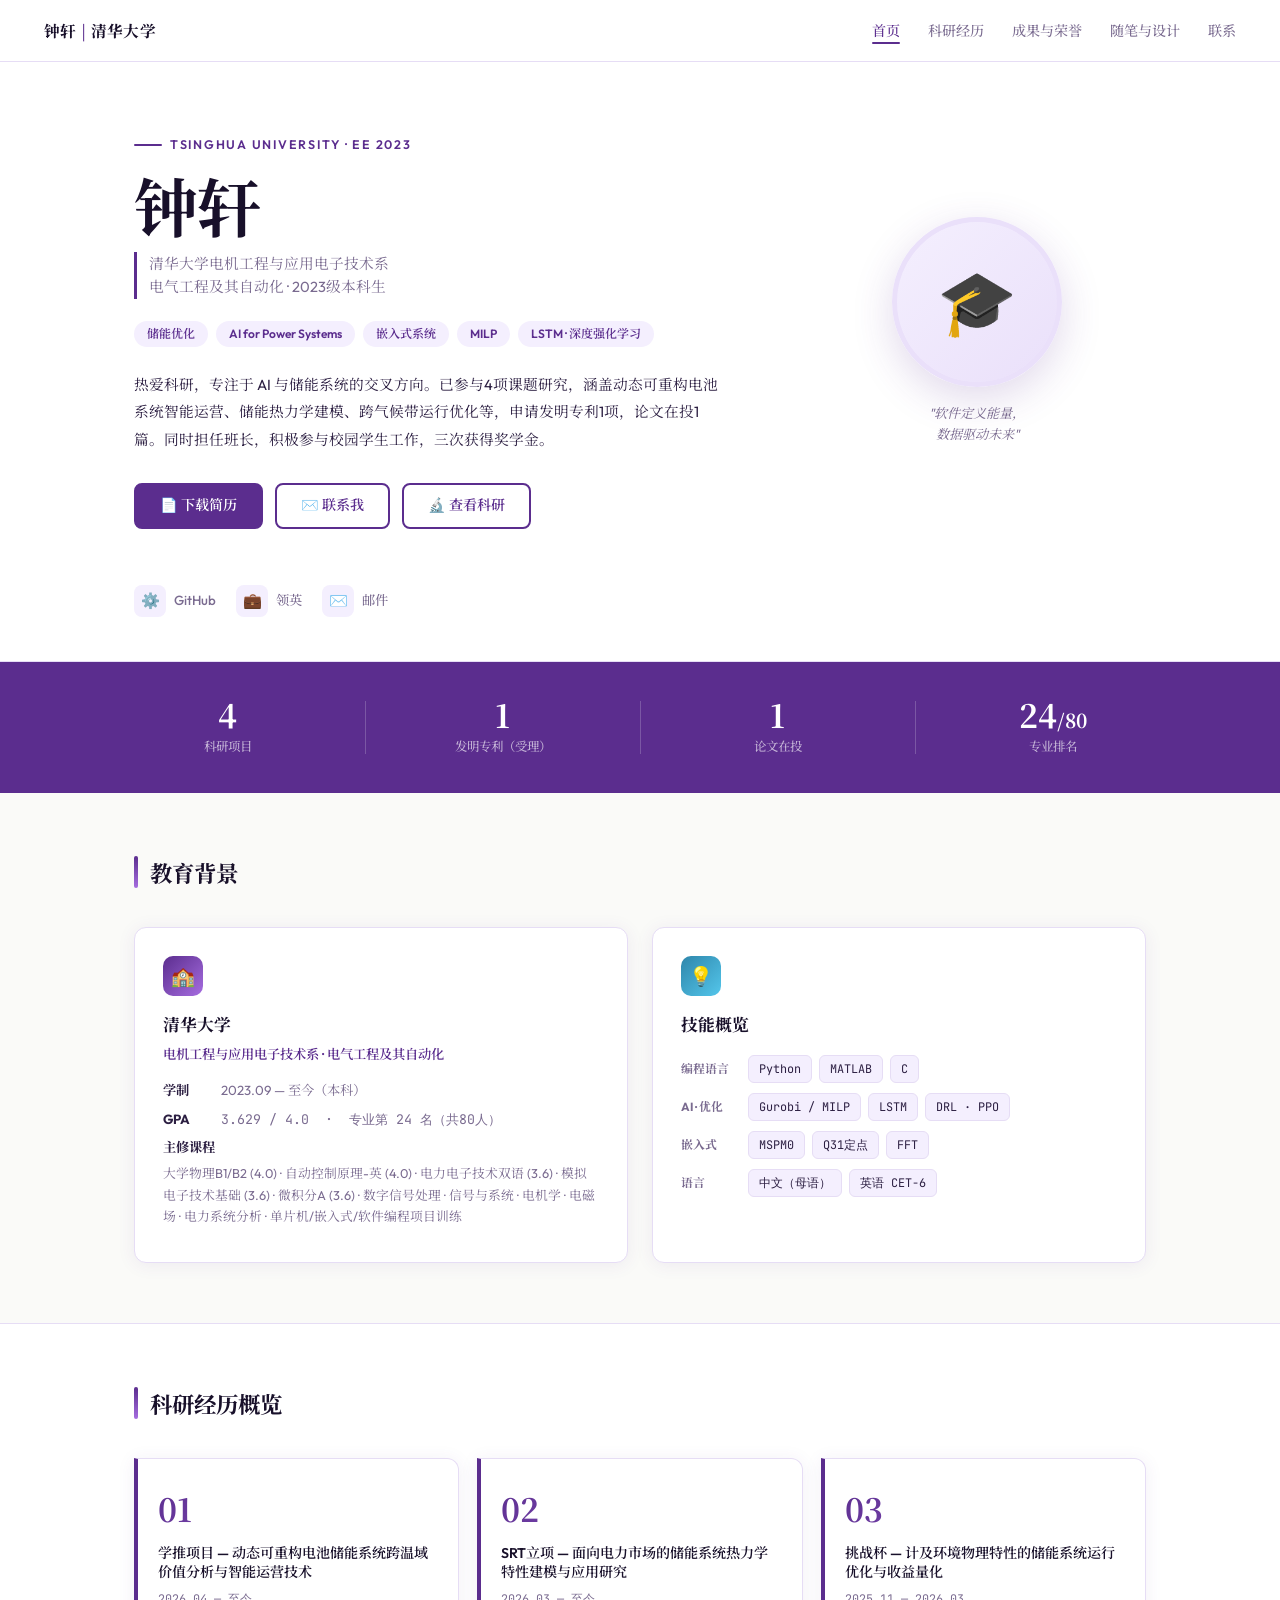
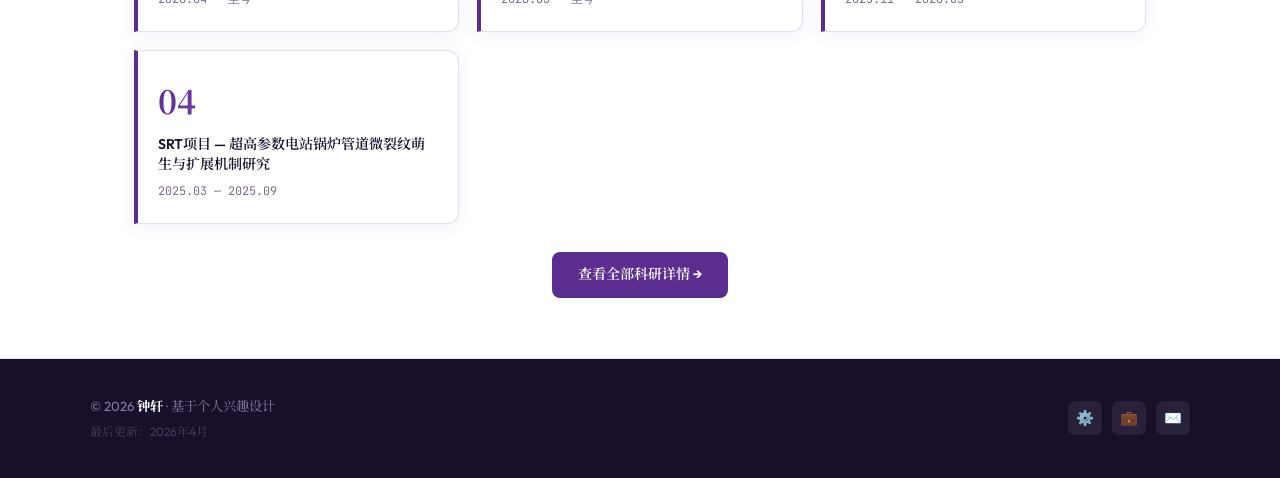
==== commit f69a4ea7: "Add files via upload" ====
--- a/index.html
+++ b/index.html
@@ -2,1057 +2,342 @@
 <html lang="zh-CN">
 <head>
 <meta charset="UTF-8">
-<meta name="viewport" content="width=device-width, initial-scale=1.0">
+<meta name="viewport" content="width=device-width,initial-scale=1">
 <title>钟轩 | 清华大学本科生</title>
-<link rel="preconnect" href="https://fonts.googleapis.com">
-<link rel="preconnect" href="https://fonts.gstatic.com" crossorigin>
-<link href="https://fonts.googleapis.com/css2?family=Noto+Serif+SC:wght@400;600;700&family=DM+Sans:wght@300;400;500;600&family=JetBrains+Mono:wght@400;500&display=swap" rel="stylesheet">
+<meta name="description" content="钟轩，清华大学电机工程与应用电子技术系2023级本科生，专注AI与储能系统交叉研究。">
+<link rel="stylesheet" href="style.css">
 <style>
-  :root {
-    --primary: #5B2D8E;
-    --primary-light: #7B4DB0;
-    --primary-pale: #F3EEFF;
-    --primary-pale2: #EDE6FB;
-    --accent: #C084FC;
-    --dark: #1A1028;
-    --text: #2D1F45;
-    --text-muted: #7A6B8E;
-    --text-light: #A99BBF;
-    --border: #E8E0F5;
-    --bg: #FAFAF8;
-    --card: #FFFFFF;
-    --shadow: 0 2px 20px rgba(91,45,142,0.08);
-    --shadow-hover: 0 8px 32px rgba(91,45,142,0.16);
-    --nav-h: 64px;
-  }
-
-  * { margin: 0; padding: 0; box-sizing: border-box; }
-
-  html { scroll-behavior: smooth; }
-
-  body {
-    font-family: 'DM Sans', 'Noto Serif SC', sans-serif;
-    background: var(--bg);
-    color: var(--text);
-    line-height: 1.7;
-    overflow-x: hidden;
-  }
-
-  /* ── NAV ── */
-  nav {
-    position: fixed; top: 0; left: 0; right: 0; z-index: 999;
-    background: rgba(255,255,255,0.92);
-    backdrop-filter: blur(12px);
-    border-bottom: 1px solid var(--border);
-    height: var(--nav-h);
-    display: flex; align-items: center;
-    padding: 0 40px;
-    justify-content: space-between;
-    transition: box-shadow .3s;
-  }
-  nav.scrolled { box-shadow: 0 2px 24px rgba(91,45,142,0.10); }
-
-  .nav-logo {
-    font-family: 'Noto Serif SC', serif;
-    font-weight: 700;
-    font-size: 1rem;
-    color: var(--dark);
-    letter-spacing: .02em;
-    white-space: nowrap;
-  }
-  .nav-logo span { color: var(--primary); }
-
-  .nav-links {
-    display: flex; gap: 30px; list-style: none;
-    align-items: center;
-  }
-  .nav-links a {
-    text-decoration: none;
-    font-size: .9rem;
-    font-weight: 500;
-    color: var(--text-muted);
-    transition: color .2s;
-    position: relative;
-  }
-  .nav-links a::after {
-    content: '';
-    position: absolute; bottom: -4px; left: 0; right: 0;
-    height: 2px; background: var(--primary);
-    transform: scaleX(0); transition: transform .2s;
-    border-radius: 2px;
-  }
-  .nav-links a:hover, .nav-links a.active { color: var(--primary); }
-  .nav-links a:hover::after, .nav-links a.active::after { transform: scaleX(1); }
-
-  .hamburger {
-    display: none; flex-direction: column; gap: 5px;
-    cursor: pointer; background: none; border: none; padding: 4px;
-  }
-  .hamburger span {
-    display: block; width: 24px; height: 2px;
-    background: var(--dark); border-radius: 2px;
-    transition: all .3s;
-  }
-
-  .mobile-menu {
-    display: none;
-    position: fixed; top: var(--nav-h); left: 0; right: 0;
-    background: #fff; border-bottom: 1px solid var(--border);
-    padding: 20px 40px;
-    flex-direction: column; gap: 16px;
-    z-index: 998;
-    box-shadow: 0 8px 24px rgba(91,45,142,0.10);
-  }
-  .mobile-menu.open { display: flex; }
-  .mobile-menu a {
-    text-decoration: none; color: var(--text);
-    font-size: 1rem; font-weight: 500;
-    padding: 8px 0; border-bottom: 1px solid var(--border);
-  }
-
-  /* ── WRAPPER ── */
-  .page { padding-top: var(--nav-h); }
-
-  /* ── SECTION COMMON ── */
-  section {
-    padding: 70px 40px;
-    max-width: 1100px;
-    margin: 0 auto;
-  }
-  .section-full {
-    background: var(--card);
-    border-bottom: 1px solid var(--border);
-    padding: 0;
-  }
-  .section-full > section { padding: 70px 40px; }
-
-  .section-title {
-    font-family: 'Noto Serif SC', serif;
-    font-size: 1.5rem;
-    font-weight: 700;
-    color: var(--dark);
-    margin-bottom: 40px;
-    display: flex; align-items: center; gap: 14px;
-  }
-  .section-title::before {
-    content: '';
-    display: block; width: 4px; height: 1.5em;
-    background: linear-gradient(to bottom, var(--primary), var(--accent));
-    border-radius: 4px;
-    flex-shrink: 0;
-  }
-
-  /* ── HERO ── */
-  #hero-section {
-    background: var(--card);
-    border-bottom: 1px solid var(--border);
-  }
-  .hero-inner {
-    max-width: 1100px; margin: 0 auto;
-    padding: 70px 40px 60px;
-    display: grid; grid-template-columns: 60% 40%;
-    gap: 40px; align-items: center;
-  }
-  .hero-name {
-    font-family: 'Noto Serif SC', serif;
-    font-size: clamp(2.4rem, 5vw, 3.4rem);
-    font-weight: 700;
-    color: var(--dark);
-    line-height: 1.15;
-    margin-bottom: 10px;
-  }
-  .hero-sub {
-    font-size: .95rem;
-    color: var(--text-muted);
-    margin-bottom: 20px;
-    font-weight: 400;
-  }
-  .tags {
-    display: flex; flex-wrap: wrap; gap: 8px;
-    margin-bottom: 22px;
-  }
-  .tag {
-    background: var(--primary-pale);
-    color: var(--primary);
-    border-radius: 20px;
-    padding: 4px 14px;
-    font-size: .8rem;
-    font-weight: 500;
-    transition: background .2s, color .2s;
-  }
-  .tag:hover { background: var(--primary); color: #fff; }
-
-  .hero-bio {
-    font-size: .95rem;
-    color: var(--text);
-    line-height: 1.8;
-    margin-bottom: 28px;
-  }
-  .hero-btns { display: flex; gap: 14px; flex-wrap: wrap; }
-  .btn {
-    padding: 10px 26px;
-    border-radius: 8px;
-    font-size: .9rem;
-    font-weight: 600;
-    cursor: pointer;
-    text-decoration: none;
-    transition: all .2s;
-    display: inline-flex; align-items: center; gap: 6px;
-  }
-  .btn-primary {
-    background: var(--primary);
-    color: #fff;
-    border: 2px solid var(--primary);
-  }
-  .btn-primary:hover { background: var(--primary-light); border-color: var(--primary-light); transform: translateY(-1px); }
-  .btn-outline {
-    background: transparent;
-    color: var(--primary);
-    border: 2px solid var(--primary);
-  }
-  .btn-outline:hover { background: var(--primary-pale); transform: translateY(-1px); }
-
-  .hero-right { text-align: center; }
-  .hero-photo {
-    width: 160px; height: 160px;
-    border-radius: 50%;
-    object-fit: cover;
-    border: 4px solid var(--primary-pale);
-    box-shadow: 0 8px 32px rgba(91,45,142,0.15);
-    margin-bottom: 14px;
-  }
-  .hero-photo-placeholder {
-    width: 160px; height: 160px;
-    border-radius: 50%;
-    background: linear-gradient(135deg, var(--primary-pale), var(--primary-pale2));
-    border: 4px solid var(--primary-pale);
-    box-shadow: 0 8px 32px rgba(91,45,142,0.15);
-    margin: 0 auto 14px;
-    display: flex; align-items: center; justify-content: center;
-    font-size: 3rem;
-  }
-  .hero-motto {
-    font-size: .82rem;
-    color: var(--text-muted);
-    font-style: italic;
-    line-height: 1.5;
-  }
-
-  .social-row {
-    max-width: 1100px; margin: 0 auto;
-    padding: 0 40px 40px;
-    display: flex; gap: 18px;
-  }
-  .social-link {
-    display: flex; align-items: center; gap: 7px;
-    text-decoration: none;
-    font-size: .85rem;
-    color: var(--text-muted);
-    font-weight: 500;
-    transition: color .2s;
-  }
-  .social-link:hover { color: var(--primary); }
-  .social-icon {
-    width: 32px; height: 32px;
-    background: var(--primary-pale);
-    border-radius: 8px;
-    display: flex; align-items: center; justify-content: center;
-    font-size: 1rem;
-    transition: background .2s;
-  }
-  .social-link:hover .social-icon { background: var(--primary-pale2); }
-
-  /* ── EDU ── */
-  .edu-grid {
-    display: grid; grid-template-columns: 1fr 1fr; gap: 32px;
-  }
-  .edu-card {
-    background: var(--primary-pale);
-    border-radius: 14px;
-    padding: 28px 28px;
-    border: 1px solid var(--border);
-  }
-  .edu-school {
-    font-family: 'Noto Serif SC', serif;
-    font-size: 1.1rem; font-weight: 700;
-    color: var(--dark); margin-bottom: 6px;
-  }
-  .edu-dept {
-    font-size: .88rem; color: var(--primary);
-    font-weight: 500; margin-bottom: 12px;
-  }
-  .edu-item {
-    font-size: .88rem; color: var(--text-muted);
-    margin-bottom: 6px;
-    display: flex; align-items: baseline; gap: 6px;
-  }
-  .edu-item strong { color: var(--text); }
-  .skills-block { display: flex; flex-direction: column; gap: 10px; }
-  .skill-row { display: flex; gap: 8px; flex-wrap: wrap; align-items: center; }
-  .skill-label {
-    font-size: .78rem; color: var(--text-muted); font-weight: 600;
-    min-width: 80px;
-  }
-  .skill-tag {
-    background: #fff;
-    border: 1px solid var(--border);
-    color: var(--text);
-    border-radius: 6px;
-    padding: 3px 10px;
-    font-size: .78rem;
-    font-family: 'JetBrains Mono', monospace;
-    transition: border-color .2s, color .2s;
-  }
-  .skill-tag:hover { border-color: var(--primary); color: var(--primary); }
-
-  /* ── RESEARCH ── */
-  .research-list { display: flex; flex-direction: column; gap: 18px; }
-  .r-card {
-    background: var(--card);
-    border: 1px solid var(--border);
-    border-radius: 14px;
-    padding: 26px 28px;
-    box-shadow: var(--shadow);
-    transition: transform .2s, box-shadow .2s;
-    position: relative;
-    overflow: hidden;
-  }
-  .r-card::before {
-    content: '';
-    position: absolute; left: 0; top: 0; bottom: 0; width: 4px;
-    background: linear-gradient(to bottom, var(--primary), var(--accent));
-    border-radius: 4px 0 0 4px;
-  }
-  .r-card:hover { transform: translateY(-3px); box-shadow: var(--shadow-hover); }
-  .r-header {
-    display: flex; justify-content: space-between; align-items: flex-start;
-    gap: 12px; margin-bottom: 10px;
-  }
-  .r-title {
-    font-family: 'Noto Serif SC', serif;
-    font-size: 1rem; font-weight: 700; color: var(--dark);
-  }
-  .r-time {
-    font-size: .78rem; color: var(--text-light);
-    white-space: nowrap; font-family: 'JetBrains Mono', monospace;
-    background: var(--primary-pale); padding: 3px 10px;
-    border-radius: 6px; flex-shrink: 0;
-  }
-  .r-group {
-    font-size: .82rem; color: var(--primary); font-weight: 500; margin-bottom: 10px;
-  }
-  .r-desc {
-    font-size: .88rem; color: var(--text-muted); line-height: 1.7; margin-bottom: 14px;
-  }
-  .r-tags { display: flex; flex-wrap: wrap; gap: 7px; }
-  .r-tag {
-    font-size: .75rem; color: var(--primary-light);
-    background: var(--primary-pale); border-radius: 20px;
-    padding: 3px 12px; font-weight: 500;
-    font-family: 'JetBrains Mono', monospace;
-  }
-
-  /* ── PUBLICATIONS ── */
-  .pub-grid {
-    display: grid; grid-template-columns: 1fr 1fr; gap: 24px; margin-bottom: 32px;
-  }
-  .pub-card {
-    background: var(--card); border: 1px solid var(--border);
-    border-radius: 14px; padding: 24px 24px;
-    box-shadow: var(--shadow);
-    transition: transform .2s, box-shadow .2s;
-  }
-  .pub-card:hover { transform: translateY(-2px); box-shadow: var(--shadow-hover); }
-  .pub-type {
-    font-size: .72rem; color: var(--primary); font-weight: 600;
-    text-transform: uppercase; letter-spacing: .08em;
-    background: var(--primary-pale); padding: 3px 10px;
-    border-radius: 20px; display: inline-block; margin-bottom: 12px;
-  }
-  .pub-title {
-    font-family: 'Noto Serif SC', serif;
-    font-size: .95rem; font-weight: 700; color: var(--dark);
-    line-height: 1.5; margin-bottom: 8px;
-  }
-  .pub-meta {
-    font-size: .8rem; color: var(--text-muted);
-    font-family: 'JetBrains Mono', monospace;
-  }
-  .awards-row {
-    display: flex; flex-wrap: wrap; gap: 12px;
-  }
-  .award-chip {
-    background: var(--primary-pale2); border: 1px solid var(--border);
-    border-radius: 10px; padding: 10px 18px;
-    font-size: .85rem; color: var(--text);
-    display: flex; align-items: center; gap: 8px;
-    transition: transform .2s;
-  }
-  .award-chip:hover { transform: translateY(-2px); }
-  .award-chip .aw-icon { font-size: 1.1rem; }
-  .award-chip .aw-name { font-weight: 600; color: var(--dark); font-size: .82rem; }
-  .award-chip .aw-year { font-size: .75rem; color: var(--text-muted); }
-
-  /* ── HONORS ── */
-  .honor-grid {
-    display: grid; grid-template-columns: repeat(3, 1fr); gap: 16px;
-  }
-  .honor-card {
-    background: var(--card); border: 1px solid var(--border);
-    border-radius: 12px; padding: 20px 18px;
-    box-shadow: var(--shadow);
-    transition: transform .2s, box-shadow .2s;
-  }
-  .honor-card:hover { transform: translateY(-3px); box-shadow: var(--shadow-hover); }
-  .honor-icon { font-size: 1.6rem; margin-bottom: 8px; }
-  .honor-name { font-weight: 700; color: var(--dark); font-size: .9rem; margin-bottom: 4px; }
-  .honor-year { font-size: .78rem; color: var(--primary); font-family: 'JetBrains Mono', monospace; margin-bottom: 4px; }
-  .honor-org { font-size: .78rem; color: var(--text-muted); }
-
-  /* ── SKILLS ── */
-  .skills-section .skill-category { margin-bottom: 28px; }
-  .skill-cat-title {
-    font-size: .82rem; font-weight: 700; color: var(--text-muted);
-    text-transform: uppercase; letter-spacing: .1em;
-    margin-bottom: 12px;
-  }
-  .skill-cloud { display: flex; flex-wrap: wrap; gap: 10px; }
-  .skill-bubble {
-    background: var(--card); border: 1px solid var(--border);
-    border-radius: 8px; padding: 7px 16px;
-    font-size: .85rem; font-weight: 500; color: var(--text);
-    cursor: default; transition: all .2s;
-    font-family: 'JetBrains Mono', monospace;
-  }
-  .skill-bubble:hover {
-    background: var(--primary); color: #fff; border-color: var(--primary);
-    transform: translateY(-2px); box-shadow: 0 4px 16px rgba(91,45,142,0.2);
-  }
-
-  /* ── BLOG ── */
-  .blog-tabs {
-    display: flex; gap: 4px; margin-bottom: 32px;
-    border-bottom: 1px solid var(--border);
-  }
-  .blog-tab {
-    padding: 8px 20px;
-    background: none; border: none; border-bottom: 2px solid transparent;
-    font-size: .9rem; font-weight: 500; color: var(--text-muted);
-    cursor: pointer; transition: all .2s; margin-bottom: -1px;
-  }
-  .blog-tab.active { color: var(--primary); border-bottom-color: var(--primary); }
-  .blog-grid {
-    display: grid; grid-template-columns: 1fr 1fr; gap: 20px;
-  }
-  .blog-card {
-    background: var(--card); border: 1px solid var(--border);
-    border-radius: 14px; padding: 24px 24px;
-    box-shadow: var(--shadow);
-    transition: transform .2s, box-shadow .2s;
-  }
-  .blog-card:hover { transform: translateY(-3px); box-shadow: var(--shadow-hover); }
-  .blog-emoji { font-size: 1.2rem; margin-bottom: 10px; }
-  .blog-title {
-    font-family: 'Noto Serif SC', serif;
-    font-size: .95rem; font-weight: 700; color: var(--dark);
-    margin-bottom: 8px; line-height: 1.4;
-  }
-  .blog-date {
-    font-size: .75rem; color: var(--text-light);
-    font-family: 'JetBrains Mono', monospace;
-    margin-bottom: 10px;
-  }
-  .blog-excerpt { font-size: .85rem; color: var(--text-muted); line-height: 1.7; margin-bottom: 14px; }
-  .blog-footer { display: flex; justify-content: space-between; align-items: center; }
-  .blog-tag {
-    font-size: .72rem; color: var(--primary); background: var(--primary-pale);
-    padding: 3px 10px; border-radius: 20px;
-  }
-  .blog-more {
-    font-size: .82rem; color: var(--primary); text-decoration: none;
-    font-weight: 600; transition: gap .2s;
-    display: flex; align-items: center; gap: 4px;
-  }
-  .blog-more:hover { gap: 8px; }
-  .load-more {
-    text-align: center; margin-top: 28px;
-  }
-
-  /* ── CONTACT ── */
-  .contact-wrapper {
-    display: grid; grid-template-columns: 1fr 1fr; gap: 40px;
-  }
-  .contact-info {
-    background: var(--primary-pale);
-    border-radius: 16px; padding: 32px 28px;
-    border: 1px solid var(--border);
-  }
-  .contact-item {
-    display: flex; align-items: flex-start; gap: 14px;
-    margin-bottom: 22px;
-  }
-  .contact-item:last-child { margin-bottom: 0; }
-  .contact-icon {
-    width: 38px; height: 38px;
-    background: #fff; border-radius: 10px;
-    display: flex; align-items: center; justify-content: center;
-    font-size: 1.1rem; flex-shrink: 0;
-    box-shadow: 0 2px 8px rgba(91,45,142,0.08);
-  }
-  .contact-text { flex: 1; }
-  .contact-label { font-size: .75rem; color: var(--text-muted); font-weight: 600; margin-bottom: 2px; }
-  .contact-value { font-size: .9rem; color: var(--dark); font-weight: 500; }
-  .contact-value a { color: var(--primary); text-decoration: none; }
-
-  .contact-form { display: flex; flex-direction: column; gap: 14px; }
-  .form-group { display: flex; flex-direction: column; gap: 6px; }
-  .form-label { font-size: .82rem; font-weight: 600; color: var(--text-muted); }
-  .form-input {
-    padding: 10px 14px;
-    border: 1.5px solid var(--border);
-    border-radius: 8px; font-size: .9rem;
-    font-family: inherit; color: var(--text);
-    background: var(--card);
-    transition: border-color .2s;
-    outline: none;
-  }
-  .form-input:focus { border-color: var(--primary); }
-  textarea.form-input { resize: vertical; min-height: 100px; }
-  .form-submit {
-    background: var(--primary); color: #fff; border: none;
-    border-radius: 8px; padding: 12px 28px;
-    font-size: .9rem; font-weight: 600; cursor: pointer;
-    font-family: inherit; transition: background .2s, transform .2s;
-    align-self: flex-start;
-  }
-  .form-submit:hover { background: var(--primary-light); transform: translateY(-1px); }
-
-  /* ── FOOTER ── */
-  footer {
-    background: #1A1028;
-    color: #A99BBF;
-    padding: 40px 40px;
-  }
-  .footer-inner {
-    max-width: 1100px; margin: 0 auto;
-    display: flex; justify-content: space-between; align-items: center;
-    flex-wrap: wrap; gap: 16px;
-  }
-  .footer-copy { font-size: .85rem; }
-  .footer-copy strong { color: #fff; }
-  .footer-social { display: flex; gap: 12px; }
-  .footer-social a {
-    width: 36px; height: 36px;
-    background: rgba(255,255,255,0.08);
-    border-radius: 8px;
-    display: flex; align-items: center; justify-content: center;
-    text-decoration: none; font-size: .95rem;
-    transition: background .2s;
-  }
-  .footer-social a:hover { background: var(--primary); }
-  .footer-update { font-size: .8rem; color: #6A5A80; }
-
-  /* ── BG DECORATION ── */
-  .bg-decoration {
-    position: absolute; pointer-events: none; z-index: 0;
-    opacity: .04; overflow: hidden;
-  }
-
-  /* ── RESPONSIVE ── */
-  @media (max-width: 800px) {
-    nav { padding: 0 20px; }
-    .nav-links { display: none; }
-    .hamburger { display: flex; }
-    .hero-inner { grid-template-columns: 1fr; }
-    .hero-right { order: -1; }
-    section { padding: 50px 20px; }
-    .section-full > section { padding: 50px 20px; }
-    .edu-grid { grid-template-columns: 1fr; }
-    .pub-grid { grid-template-columns: 1fr; }
-    .honor-grid { grid-template-columns: 1fr 1fr; }
-    .blog-grid { grid-template-columns: 1fr; }
-    .contact-wrapper { grid-template-columns: 1fr; }
-    .social-row { padding: 0 20px 30px; }
-    footer { padding: 30px 20px; }
-    .footer-inner { flex-direction: column; gap: 12px; text-align: center; }
-  }
-  @media (max-width: 480px) {
-    .honor-grid { grid-template-columns: 1fr; }
-  }
-
-  /* ── FADE IN ── */
-  .fade-in {
-    opacity: 0; transform: translateY(22px);
-    transition: opacity .6s ease, transform .6s ease;
-  }
-  .fade-in.visible { opacity: 1; transform: translateY(0); }
+/* ── INDEX-ONLY STYLES ── */
+.hero{
+  background:var(--card);
+  border-bottom:1px solid var(--border);
+}
+.hero-inner{
+  max-width:1100px;margin:0 auto;padding:72px 44px 56px;
+  display:grid;grid-template-columns:58% 42%;gap:44px;align-items:center;
+}
+.hero-eyebrow{
+  font-size:.78rem;font-weight:600;letter-spacing:.14em;
+  color:var(--P);text-transform:uppercase;margin-bottom:14px;
+  display:flex;align-items:center;gap:8px;
+}
+.hero-eyebrow::before{content:'';display:block;width:28px;height:2px;background:var(--P);border-radius:2px}
+.hero-name{
+  font-family:'Noto Serif SC',serif;
+  font-size:clamp(2.8rem,5vw,4rem);
+  font-weight:700;color:var(--dark);
+  line-height:1.1;margin-bottom:12px;
+  letter-spacing:-.01em;
+}
+.hero-sub{
+  font-size:.92rem;color:var(--muted);margin-bottom:22px;
+  line-height:1.6;border-left:3px solid var(--P);
+  padding-left:12px;
+}
+.tags{display:flex;flex-wrap:wrap;gap:8px;margin-bottom:24px}
+.hero-bio{
+  font-size:.92rem;color:var(--txt);line-height:1.85;
+  margin-bottom:30px;
+}
+.hero-btns{display:flex;gap:12px;flex-wrap:wrap}
+
+.hero-right{text-align:center}
+.avatar-wrap{
+  width:170px;height:170px;border-radius:50%;
+  margin:0 auto 16px;
+  background:linear-gradient(135deg,var(--Pp),var(--Pp2));
+  border:5px solid var(--Pp2);
+  box-shadow:0 12px 40px rgba(91,45,142,.18);
+  display:flex;align-items:center;justify-content:center;
+  font-size:4rem;
+  overflow:hidden;
+}
+.avatar-wrap img{width:100%;height:100%;object-fit:cover}
+.motto{
+  font-size:.82rem;color:var(--muted);
+  font-style:italic;line-height:1.6;
+  max-width:200px;margin:0 auto;
+}
+.social-bar{
+  max-width:1100px;margin:0 auto;
+  padding:0 44px 44px;
+  display:flex;gap:20px;flex-wrap:wrap;
+}
+.soc-link{
+  display:flex;align-items:center;gap:8px;
+  text-decoration:none;font-size:.83rem;
+  color:var(--muted);font-weight:500;transition:color .2s;
+}
+.soc-link:hover{color:var(--P)}
+.soc-icon{
+  width:32px;height:32px;background:var(--Pp);
+  border-radius:8px;display:flex;align-items:center;justify-content:center;
+  font-size:.95rem;transition:background .2s;
+}
+.soc-link:hover .soc-icon{background:var(--P);color:#fff;font-size:.85rem}
+
+/* ── STATS ROW ── */
+.stats-bar{
+  background:var(--P);padding:28px 44px;
+}
+.stats-inner{
+  max-width:1100px;margin:0 auto;
+  display:grid;grid-template-columns:repeat(4,1fr);gap:0;
+}
+.stat{text-align:center;padding:8px 0;position:relative}
+.stat+.stat::before{
+  content:'';position:absolute;left:0;top:15%;bottom:15%;
+  width:1px;background:rgba(255,255,255,.2);
+}
+.stat-n{
+  font-family:'Noto Serif SC',serif;
+  font-size:2rem;font-weight:700;color:#fff;line-height:1;
+  margin-bottom:6px;
+}
+.stat-l{font-size:.78rem;color:rgba(255,255,255,.65);font-weight:500}
+
+/* ── EDU ── */
+.edu-grid{display:grid;grid-template-columns:1fr 1fr;gap:24px}
+.edu-card{padding:28px}
+.edu-logo{
+  width:40px;height:40px;border-radius:10px;
+  background:linear-gradient(135deg,var(--P),var(--P3));
+  display:flex;align-items:center;justify-content:center;
+  font-size:1.2rem;margin-bottom:14px;
+}
+.edu-school{
+  font-family:'Noto Serif SC',serif;
+  font-size:1.05rem;font-weight:700;color:var(--dark);margin-bottom:4px;
+}
+.edu-dept{font-size:.83rem;color:var(--P);font-weight:600;margin-bottom:14px}
+.edu-row{
+  font-size:.83rem;color:var(--muted);margin-bottom:6px;
+  display:flex;align-items:baseline;gap:6px;
+}
+.edu-row strong{color:var(--txt);min-width:52px;flex-shrink:0}
+.sk-row{display:flex;gap:7px;flex-wrap:wrap;align-items:center;margin-bottom:10px}
+.sk-lbl{font-size:.74rem;color:var(--muted);font-weight:700;min-width:60px}
+.sk-chip{
+  background:var(--Pp);color:var(--txt);
+  border-radius:6px;padding:3px 10px;
+  font-size:.74rem;font-family:'JetBrains Mono',monospace;
+  border:1px solid var(--border);transition:border-color .2s,color .2s;
+}
+.sk-chip:hover{border-color:var(--P);color:var(--P)}
+
+/* ── QUICK RESEARCH PREVIEW ── */
+.preview-grid{display:grid;grid-template-columns:repeat(3,1fr);gap:18px}
+.prev-card{padding:22px 20px;border-left:4px solid var(--P);border-radius:0 var(--r) var(--r) 0}
+.prev-num{
+  font-size:2rem;font-weight:700;color:var(--Pp2);
+  font-family:'Noto Serif SC',serif;margin-bottom:8px;
+  background:linear-gradient(135deg,var(--P),var(--P3));
+  -webkit-background-clip:text;-webkit-text-fill-color:transparent;
+}
+.prev-title{font-size:.88rem;font-weight:600;color:var(--dark);margin-bottom:6px;line-height:1.4}
+.prev-time{font-size:.74rem;color:var(--muted);font-family:'JetBrains Mono',monospace}
+
+/* ── RESP ── */
+@media(max-width:800px){
+  .hero-inner{grid-template-columns:1fr;padding:48px 20px 36px;gap:28px}
+  .hero-right{order:-1}
+  .social-bar{padding:0 20px 32px}
+  .stats-bar{padding:20px}
+  .stats-inner{grid-template-columns:repeat(2,1fr);gap:16px}
+  .stat+.stat::before{display:none}
+  .edu-grid{grid-template-columns:1fr}
+  .preview-grid{grid-template-columns:1fr}
+}
 </style>
 </head>
 <body>
 
-<!-- NAV -->
-<nav id="main-nav">
-  <div class="nav-logo">钟轩 <span>|</span> 清华大学 本科生</div>
+<nav id="nav">
+  <a class="nav-logo" href="index.html">钟轩 <em>|</em> 清华大学</a>
   <ul class="nav-links">
-    <li><a href="#hero-section">首页</a></li>
-    <li><a href="#research">科研经历</a></li>
-    <li><a href="#publications">成果与文章</a></li>
-    <li><a href="#blog">设计与随笔</a></li>
-    <li><a href="#contact">联系</a></li>
+    <li><a href="index.html">首页</a></li>
+    <li><a href="projects.html">科研经历</a></li>
+    <li><a href="awards.html">成果与荣誉</a></li>
+    <li><a href="blog.html">随笔与设计</a></li>
+    <li><a href="contact.html">联系</a></li>
   </ul>
-  <button class="hamburger" id="hamburger" aria-label="菜单">
-    <span></span><span></span><span></span>
-  </button>
+  <button class="hamburger" id="hb"><span></span><span></span><span></span></button>
 </nav>
 
-<div class="mobile-menu" id="mobile-menu">
-  <a href="#hero-section" onclick="closeMobile()">首页</a>
-  <a href="#research" onclick="closeMobile()">科研经历</a>
-  <a href="#publications" onclick="closeMobile()">成果与文章</a>
-  <a href="#blog" onclick="closeMobile()">设计与随笔</a>
-  <a href="#contact" onclick="closeMobile()">联系</a>
+<div class="mob-menu" id="mm">
+  <a href="index.html">首页</a>
+  <a href="projects.html">科研经历</a>
+  <a href="awards.html">成果与荣誉</a>
+  <a href="blog.html">随笔与设计</a>
+  <a href="contact.html">联系</a>
 </div>
 
 <div class="page">
 
-  <!-- ── HERO ── -->
-  <div id="hero-section">
-    <div class="hero-inner">
-      <div class="hero-left fade-in">
-        <h1 class="hero-name">钟轩</h1>
-        <p class="hero-sub">清华大学电机工程与应用电子技术系 &nbsp;|&nbsp; 本科生（2023级）</p>
-        <div class="tags">
-          <span class="tag">储能优化</span>
-          <span class="tag">AI for Power Systems</span>
-          <span class="tag">嵌入式系统</span>
-          <span class="tag">深度强化学习</span>
-          <span class="tag">电力市场</span>
-        </div>
-        <p class="hero-bio">
-          热爱科研，专注于AI与储能系统的交叉领域。目前已参与多项课题，涵盖动态可重构电池系统智能运营、储能运行优化与收益量化等方向，申请专利1项，论文在投1篇。致力于以数据驱动与智能优化技术，推动新型电力系统的高效运行。
-        </p>
-        <div class="hero-btns">
-          <a href="#" class="btn btn-primary">📄 查看简历</a>
-          <a href="#contact" class="btn btn-outline">✉️ 联系我</a>
-        </div>
-      </div>
-      <div class="hero-right fade-in" style="transition-delay:.15s">
-        <div class="hero-photo-placeholder">🎓</div>
-        <p class="hero-motto">"软件定义能量，<br>数据驱动未来"</p>
-      </div>
-    </div>
-    <div class="social-row">
-      <a href="#" class="social-link"><div class="social-icon">⚙️</div>GitHub</a>
-      <a href="#" class="social-link"><div class="social-icon">💼</div>领英</a>
-      <a href="#" class="social-link"><div class="social-icon">💬</div>微信</a>
-    </div>
-  </div>
-
-  <!-- ── EDUCATION ── -->
-  <div id="education" style="background: var(--bg); border-bottom: 1px solid var(--border);">
-    <section class="fade-in">
-      <h2 class="section-title">教育背景</h2>
+<!-- HERO -->
+<div class="hero">
+  <div class="hero-inner">
+    <div class="fi">
+      <div class="hero-eyebrow">Tsinghua University · EE 2023</div>
+      <h1 class="hero-name">钟轩</h1>
+      <p class="hero-sub">
+        清华大学电机工程与应用电子技术系<br>
+        电气工程及其自动化 · 2023级本科生
+      </p>
+      <div class="tags">
+        <span class="tag">储能优化</span>
+        <span class="tag">AI for Power Systems</span>
+        <span class="tag">嵌入式系统</span>
+        <span class="tag">MILP</span>
+        <span class="tag">LSTM · 深度强化学习</span>
+      </div>
+      <p class="hero-bio">
+        热爱科研，专注于 AI 与储能系统的交叉方向。已参与4项课题研究，涵盖动态可重构电池系统智能运营、储能热力学建模、跨气候带运行优化等，申请发明专利1项，论文在投1篇。同时担任班长，积极参与校园学生工作，三次获得奖学金。
+      </p>
+      <div class="hero-btns">
+        <a href="钟轩简历v6.pdf" class="btn btn-p" download>📄 下载简历</a>
+        <a href="contact.html" class="btn btn-o">✉️ 联系我</a>
+        <a href="projects.html" class="btn btn-o">🔬 查看科研</a>
+      </div>
+    </div>
+    <div class="hero-right fi" style="transition-delay:.15s">
+      <div class="avatar-wrap">🎓</div>
+      <p class="motto">"软件定义能量，<br>数据驱动未来"</p>
+    </div>
+  </div>
+  <div class="social-bar">
+    <a href="#" class="soc-link"><div class="soc-icon">⚙️</div>GitHub</a>
+    <a href="#" class="soc-link"><div class="soc-icon">💼</div>领英</a>
+    <a href="mailto:zhong-x23@mails.tsinghua.edu.cn" class="soc-link"><div class="soc-icon">✉️</div>邮件</a>
+  </div>
+</div>
+
+<!-- STATS -->
+<div class="stats-bar">
+  <div class="stats-inner">
+    <div class="stat">
+      <div class="stat-n">4</div>
+      <div class="stat-l">科研项目</div>
+    </div>
+    <div class="stat">
+      <div class="stat-n">1</div>
+      <div class="stat-l">发明专利（受理）</div>
+    </div>
+    <div class="stat">
+      <div class="stat-n">1</div>
+      <div class="stat-l">论文在投</div>
+    </div>
+    <div class="stat">
+      <div class="stat-n">24<span style="font-size:1.2rem">/80</span></div>
+      <div class="stat-l">专业排名</div>
+    </div>
+  </div>
+</div>
+
+<!-- EDU -->
+<div style="background:var(--bg);border-bottom:1px solid var(--border)">
+  <div class="wrap">
+    <section class="sec fi">
+      <h2 class="sec-title">教育背景</h2>
       <div class="edu-grid">
-        <div class="edu-card">
+        <div class="card edu-card">
+          <div class="edu-logo">🏫</div>
           <div class="edu-school">清华大学</div>
-          <div class="edu-dept">⚡ 电气工程及其自动化 &nbsp;|&nbsp; 2023.09 – 至今</div>
-          <div class="edu-item"><strong>GPA：</strong>3.63 / 4.0（专业排名前 30%）</div>
-          <div class="edu-item" style="flex-direction: column; gap: 4px;">
-            <strong>主修课程：</strong>
-            <span>自动控制原理 (4.0) · 信号与系统 (4.0) · 电力系统分析 · 电磁场 · 电机学 · 模拟电子技术基础</span>
-          </div>
-        </div>
-        <div class="edu-card">
-          <div class="edu-school" style="margin-bottom: 16px;">能力概览</div>
-          <div class="skills-block">
-            <div class="skill-row">
-              <span class="skill-label">语言</span>
-              <span class="skill-tag">中文（母语）</span>
-              <span class="skill-tag">英语 CET-6</span>
-            </div>
-            <div class="skill-row">
-              <span class="skill-label">编程</span>
-              <span class="skill-tag">Python</span>
-              <span class="skill-tag">MATLAB</span>
-              <span class="skill-tag">C</span>
-              <span class="skill-tag">Gurobi</span>
-            </div>
-            <div class="skill-row">
-              <span class="skill-label">嵌入式</span>
-              <span class="skill-tag">MSPM0</span>
-              <span class="skill-tag">DSP</span>
-            </div>
-            <div class="skill-row">
-              <span class="skill-label">AI / 优化</span>
-              <span class="skill-tag">LSTM</span>
-              <span class="skill-tag">DRL · PPO</span>
-              <span class="skill-tag">MILP</span>
-            </div>
+          <div class="edu-dept">电机工程与应用电子技术系 · 电气工程及其自动化</div>
+          <div class="edu-row"><strong>学制</strong>2023.09 — 至今（本科）</div>
+          <div class="edu-row"><strong>GPA</strong><span class="mono">3.629 / 4.0 &nbsp;·&nbsp; 专业第 24 名（共80人）</span></div>
+          <div class="edu-row" style="flex-direction:column;gap:4px">
+            <strong>主修课程</strong>
+            <span style="font-size:.8rem;line-height:1.7">
+              大学物理B1/B2 (4.0) · 自动控制原理-英 (4.0) · 电力电子技术双语 (3.6) · 
+              模拟电子技术基础 (3.6) · 微积分A (3.6) · 数字信号处理 · 
+              信号与系统 · 电机学 · 电磁场 · 电力系统分析 · 
+              单片机/嵌入式/软件编程项目训练
+            </span>
+          </div>
+        </div>
+        <div class="card edu-card">
+          <div class="edu-logo" style="background:linear-gradient(135deg,#2E86AB,#54C6EB)">💡</div>
+          <div class="edu-school" style="margin-bottom:16px">技能概览</div>
+          <div class="sk-row">
+            <span class="sk-lbl">编程语言</span>
+            <span class="sk-chip">Python</span>
+            <span class="sk-chip">MATLAB</span>
+            <span class="sk-chip">C</span>
+          </div>
+          <div class="sk-row">
+            <span class="sk-lbl">AI · 优化</span>
+            <span class="sk-chip">Gurobi / MILP</span>
+            <span class="sk-chip">LSTM</span>
+            <span class="sk-chip">DRL · PPO</span>
+          </div>
+          <div class="sk-row">
+            <span class="sk-lbl">嵌入式</span>
+            <span class="sk-chip">MSPM0</span>
+            <span class="sk-chip">Q31定点</span>
+            <span class="sk-chip">FFT</span>
+          </div>
+          <div class="sk-row">
+            <span class="sk-lbl">语言</span>
+            <span class="sk-chip">中文（母语）</span>
+            <span class="sk-chip">英语 CET-6</span>
           </div>
         </div>
       </div>
     </section>
   </div>
-
-  <!-- ── RESEARCH ── -->
-  <div id="research" style="background: var(--card); border-bottom: 1px solid var(--border);">
-    <section class="fade-in">
-      <h2 class="section-title">科研经历</h2>
-      <div class="research-list">
-
-        <div class="r-card">
-          <div class="r-header">
-            <div class="r-title">动态可重构电池储能系统（DRBN）智能运营</div>
-            <span class="r-time">2025.09 – 至今</span>
-          </div>
-          <div class="r-group">慈松课题组</div>
-          <p class="r-desc">负责SOC-SOH协同预测算法研究，基于LSTM+注意力机制构建联合预测模型，实现电池状态的高精度实时估计。已申请发明专利1项，相关论文已投稿ACDC国际会议（在审）。</p>
-          <div class="r-tags">
-            <span class="r-tag">#深度强化学习</span>
-            <span class="r-tag">#LSTM</span>
-            <span class="r-tag">#注意力机制</span>
-            <span class="r-tag">#电池老化</span>
-            <span class="r-tag">#SOC-SOH</span>
-          </div>
-        </div>
-
-        <div class="r-card">
-          <div class="r-header">
-            <div class="r-title">计及环境物理特性的储能系统运行优化与收益量化</div>
-            <span class="r-time">2025.11 – 2026.03</span>
-          </div>
-          <div class="r-group">挑战杯项目</div>
-          <p class="r-desc">构建能量-温度协同优化MILP模型，综合考虑不同气候带下的热管理约束，实现跨气候带储能系统盈利能力评估与优化。项目获校赛优胜奖。</p>
-          <div class="r-tags">
-            <span class="r-tag">#MILP</span>
-            <span class="r-tag">#热管理</span>
-            <span class="r-tag">#电力市场</span>
-            <span class="r-tag">#温度协同优化</span>
-          </div>
-        </div>
-
-        <div class="r-card">
-          <div class="r-header">
-            <div class="r-title">TI杯数字系统创新设计大赛 – 音波解密赛道</div>
-            <span class="r-time">2025.03 – 2025.09</span>
-          </div>
-          <div class="r-group">队长</div>
-          <p class="r-desc">主导设计数字滤波器方案，在MSPM0单片机平台上以Q31定点数实现高效信号处理，解决浮点运算性能瓶颈，精度损失小于0.1%，最终获竞赛二等奖。</p>
-          <div class="r-tags">
-            <span class="r-tag">#嵌入式</span>
-            <span class="r-tag">#数字信号处理</span>
-            <span class="r-tag">#滤波器</span>
-            <span class="r-tag">#Q31定点</span>
-            <span class="r-tag">#MSPM0</span>
-          </div>
-        </div>
-
+</div>
+
+<!-- RESEARCH PREVIEW -->
+<div style="background:var(--card);border-bottom:1px solid var(--border)">
+  <div class="wrap">
+    <section class="sec fi">
+      <h2 class="sec-title">科研经历概览</h2>
+      <div class="preview-grid">
+        <div class="card prev-card">
+          <div class="prev-num">01</div>
+          <div class="prev-title">学推项目 — 动态可重构电池储能系统跨温域价值分析与智能运营技术</div>
+          <div class="prev-time">2026.04 — 至今</div>
+        </div>
+        <div class="card prev-card">
+          <div class="prev-num">02</div>
+          <div class="prev-title">SRT立项 — 面向电力市场的储能系统热力学特性建模与应用研究</div>
+          <div class="prev-time">2026.03 — 至今</div>
+        </div>
+        <div class="card prev-card">
+          <div class="prev-num">03</div>
+          <div class="prev-title">挑战杯 — 计及环境物理特性的储能系统运行优化与收益量化</div>
+          <div class="prev-time">2025.11 — 2026.03</div>
+        </div>
+        <div class="card prev-card">
+          <div class="prev-num">04</div>
+          <div class="prev-title">SRT项目 — 超高参数电站锅炉管道微裂纹萌生与扩展机制研究</div>
+          <div class="prev-time">2025.03 — 2025.09</div>
+        </div>
+      </div>
+      <div style="text-align:center;margin-top:28px">
+        <a href="projects.html" class="btn btn-p">查看全部科研详情 →</a>
       </div>
     </section>
   </div>
-
-  <!-- ── PUBLICATIONS ── -->
-  <div id="publications" style="background: var(--bg); border-bottom: 1px solid var(--border);">
-    <section class="fade-in">
-      <h2 class="section-title">学术成果</h2>
-      <div class="pub-grid">
-        <div class="pub-card">
-          <span class="pub-type">发明专利</span>
-          <p class="pub-title">一种SOC与SOH协同预测的方法及相关装置</p>
-          <p class="pub-meta">受理中 &nbsp;|&nbsp; 2026</p>
-        </div>
-        <div class="pub-card">
-          <span class="pub-type">会议论文</span>
-          <p class="pub-title">基于注意力机制和LSTM的SOC-SOH协同预测研究</p>
-          <p class="pub-meta">投稿 ACDC &nbsp;|&nbsp; 2026（在审）</p>
-        </div>
-      </div>
-      <p style="font-size:.8rem; color: var(--text-muted); margin-bottom: 20px; font-weight: 600; text-transform: uppercase; letter-spacing: .08em;">竞赛获奖</p>
-      <div class="awards-row">
-        <div class="award-chip">
-          <span class="aw-icon">🥈</span>
-          <div>
-            <div class="aw-name">TI杯数字系统创新设计大赛 二等奖</div>
-            <div class="aw-year">2025</div>
-          </div>
-        </div>
-        <div class="award-chip">
-          <span class="aw-icon">🏆</span>
-          <div>
-            <div class="aw-name">挑战杯 校赛优胜奖</div>
-            <div class="aw-year">2026</div>
-          </div>
-        </div>
-        <div class="award-chip">
-          <span class="aw-icon">🥉</span>
-          <div>
-            <div class="aw-name">TI杯一等奖</div>
-            <div class="aw-year">2024</div>
-          </div>
-        </div>
-      </div>
-    </section>
-  </div>
-
-  <!-- ── HONORS ── -->
-  <div id="honors" style="background: var(--card); border-bottom: 1px solid var(--border);">
-    <section class="fade-in">
-      <h2 class="section-title">获奖与荣誉</h2>
-      <div class="honor-grid">
-        <div class="honor-card">
-          <div class="honor-icon">🎖️</div>
-          <div class="honor-name">清华大学学业优秀奖学金</div>
-          <div class="honor-year">2024 · 2025</div>
-          <div class="honor-org">清华大学</div>
-        </div>
-        <div class="honor-card">
-          <div class="honor-icon">⭐</div>
-          <div class="honor-name">电机系优秀学生干部</div>
-          <div class="honor-year">2025</div>
-          <div class="honor-org">清华大学电机系</div>
-        </div>
-        <div class="honor-card">
-          <div class="honor-icon">🥈</div>
-          <div class="honor-name">TI杯数字系统创新设计大赛 二等奖</div>
-          <div class="honor-year">2025</div>
-          <div class="honor-org">德州仪器</div>
-        </div>
-        <div class="honor-card">
-          <div class="honor-icon">🥉</div>
-          <div class="honor-name">TI杯数字系统创新设计大赛 一等奖</div>
-          <div class="honor-year">2024</div>
-          <div class="honor-org">德州仪器</div>
-        </div>
-        <div class="honor-card">
-          <div class="honor-icon">🌾</div>
-          <div class="honor-name">乡村振兴实践支队 校级铜奖</div>
-          <div class="honor-year">2024 · 2026</div>
-          <div class="honor-org">清华大学</div>
-        </div>
-        <div class="honor-card">
-          <div class="honor-icon">🌟</div>
-          <div class="honor-name">乡村振兴实践支队 院系银奖</div>
-          <div class="honor-year">2024 · 2026</div>
-          <div class="honor-org">清华大学电机系</div>
-        </div>
-      </div>
-    </section>
-  </div>
-
-  <!-- ── SKILLS ── -->
-  <div id="skills" style="background: var(--bg); border-bottom: 1px solid var(--border);">
-    <section class="fade-in skills-section">
-      <h2 class="section-title">技能与工具</h2>
-      <div class="skill-category">
-        <div class="skill-cat-title">编程语言</div>
-        <div class="skill-cloud">
-          <span class="skill-bubble">Python</span>
-          <span class="skill-bubble">MATLAB</span>
-          <span class="skill-bubble">C</span>
-        </div>
-      </div>
-      <div class="skill-category">
-        <div class="skill-cat-title">优化与 AI</div>
-        <div class="skill-cloud">
-          <span class="skill-bubble">Gurobi</span>
-          <span class="skill-bubble">MILP</span>
-          <span class="skill-bubble">深度强化学习 · PPO</span>
-          <span class="skill-bubble">LSTM</span>
-          <span class="skill-bubble">注意力机制</span>
-          <span class="skill-bubble">PyTorch</span>
-        </div>
-      </div>
-      <div class="skill-category">
-        <div class="skill-cat-title">嵌入式与信号处理</div>
-        <div class="skill-cloud">
-          <span class="skill-bubble">MSPM0</span>
-          <span class="skill-bubble">数字滤波器</span>
-          <span class="skill-bubble">小波变换</span>
-          <span class="skill-bubble">FFT</span>
-          <span class="skill-bubble">Q31定点运算</span>
-        </div>
-      </div>
-    </section>
-  </div>
-
-  <!-- ── BLOG ── -->
-  <div id="blog" style="background: var(--card); border-bottom: 1px solid var(--border);">
-    <section class="fade-in">
-      <h2 class="section-title">新闻与随笔</h2>
-      <div class="blog-tabs">
-        <button class="blog-tab active" onclick="switchTab(this,'all')">全部</button>
-        <button class="blog-tab" onclick="switchTab(this,'tech')">技术笔记</button>
-        <button class="blog-tab" onclick="switchTab(this,'design')">小设计</button>
-        <button class="blog-tab" onclick="switchTab(this,'news')">最近动态</button>
-      </div>
-      <div class="blog-grid">
-        <div class="blog-card" data-type="tech">
-          <div class="blog-emoji">📝</div>
-          <div class="blog-title">Q31定点数在MSPM0上的实现技巧</div>
-          <div class="blog-date">2026-04-15</div>
-          <p class="blog-excerpt">在TI杯项目中，我们遇到浮点运算慢的问题，改用Q31定点并配合64位累加，精度损失小于0.1%，大幅提升实时处理能力...</p>
-          <div class="blog-footer">
-            <span class="blog-tag">#嵌入式 #滤波器</span>
-            <a href="#" class="blog-more">阅读更多 →</a>
-          </div>
-        </div>
-        <div class="blog-card" data-type="design">
-          <div class="blog-emoji">🎨</div>
-          <div class="blog-title">储能系统收益可视化仪表盘</div>
-          <div class="blog-date">2026-03-20</div>
-          <p class="blog-excerpt">基于Dash搭建的交互式仪表盘，可动态展示不同气候带下的储能收益曲线，支持实时参数调整与对比分析...</p>
-          <div class="blog-footer">
-            <span class="blog-tag">#数据可视化 #Python</span>
-            <a href="#" class="blog-more">阅读更多 →</a>
-          </div>
-        </div>
-        <div class="blog-card" data-type="tech">
-          <div class="blog-emoji">🔋</div>
-          <div class="blog-title">LSTM+Attention在SOH预测中的工程落地</div>
-          <div class="blog-date">2026-02-08</div>
-          <p class="blog-excerpt">记录了从模型设计、数据预处理到嵌入式部署的完整流程，以及在实际电池数据上的调参经验与踩坑总结...</p>
-          <div class="blog-footer">
-            <span class="blog-tag">#深度学习 #电池</span>
-            <a href="#" class="blog-more">阅读更多 →</a>
-          </div>
-        </div>
-        <div class="blog-card" data-type="news">
-          <div class="blog-emoji">🏆</div>
-          <div class="blog-title">挑战杯校赛获优胜奖啦！</div>
-          <div class="blog-date">2026-03-10</div>
-          <p class="blog-excerpt">历时四个月的挑战杯项目顺利收官，储能优化课题获校赛优胜奖，感谢团队的每一位成员和指导老师...</p>
-          <div class="blog-footer">
-            <span class="blog-tag">#动态 #挑战杯</span>
-            <a href="#" class="blog-more">阅读更多 →</a>
-          </div>
-        </div>
-      </div>
-      <div class="load-more">
-        <button class="btn btn-outline" style="margin-top: 8px;">查看更多文章</button>
-      </div>
-    </section>
-  </div>
-
-  <!-- ── CONTACT ── -->
-  <div id="contact" style="background: var(--bg); border-bottom: 1px solid var(--border);">
-    <section class="fade-in">
-      <h2 class="section-title">联系我</h2>
-      <div class="contact-wrapper">
-        <div class="contact-info">
-          <div class="contact-item">
-            <div class="contact-icon">✉️</div>
-            <div class="contact-text">
-              <div class="contact-label">邮箱</div>
-              <div class="contact-value"><a href="mailto:zhong-x23@mails.tsinghua.edu.cn">zhong-x23@mails.tsinghua.edu.cn</a></div>
-            </div>
-          </div>
-          <div class="contact-item">
-            <div class="contact-icon">📱</div>
-            <div class="contact-text">
-              <div class="contact-label">手机</div>
-              <div class="contact-value">15616901036</div>
-            </div>
-          </div>
-          <div class="contact-item">
-            <div class="contact-icon">💬</div>
-            <div class="contact-text">
-              <div class="contact-label">微信</div>
-              <div class="contact-value">THU_Zxuan</div>
-            </div>
-          </div>
-          <div class="contact-item">
-            <div class="contact-icon">⚙️</div>
-            <div class="contact-text">
-              <div class="contact-label">GitHub</div>
-              <div class="contact-value"><a href="#">github.com/zhongxuan</a></div>
-            </div>
-          </div>
-        </div>
-        <div>
-          <p style="font-size:.85rem; color: var(--text-muted); margin-bottom: 18px;">欢迎科研合作、学术交流或实习机会洽谈，留下消息我会尽快回复！</p>
-          <div class="contact-form">
-            <div class="form-group">
-              <label class="form-label">姓名</label>
-              <input class="form-input" type="text" placeholder="请输入您的姓名">
-            </div>
-            <div class="form-group">
-              <label class="form-label">邮箱</label>
-              <input class="form-input" type="email" placeholder="请输入您的邮箱">
-            </div>
-            <div class="form-group">
-              <label class="form-label">留言</label>
-              <textarea class="form-input" placeholder="请输入您的留言..."></textarea>
-            </div>
-            <button class="form-submit">发送消息 ✉️</button>
-          </div>
-        </div>
-      </div>
-    </section>
-  </div>
+</div>
 
 </div><!-- /page -->
 
-<!-- FOOTER -->
 <footer>
-  <div class="footer-inner">
+  <div class="foot-inner">
     <div>
-      <div class="footer-copy">© 2026 <strong>钟轩</strong> · 基于个人兴趣设计</div>
-      <div class="footer-update" style="margin-top:4px;">最后更新：2026年4月</div>
-    </div>
-    <div class="footer-social">
+      <div class="foot-copy">© 2026 <strong>钟轩</strong> · 基于个人兴趣设计</div>
+      <div class="foot-update">最后更新：2026年4月</div>
+    </div>
+    <div class="foot-links">
       <a href="#" title="GitHub">⚙️</a>
       <a href="#" title="领英">💼</a>
-      <a href="#" title="微信">💬</a>
+      <a href="mailto:zhong-x23@mails.tsinghua.edu.cn" title="Email">✉️</a>
     </div>
   </div>
 </footer>
 
-<script>
-  // NAV scroll
-  const nav = document.getElementById('main-nav');
-  window.addEventListener('scroll', () => {
-    nav.classList.toggle('scrolled', window.scrollY > 20);
-    highlightNav();
-  });
-
-  // Nav highlight
-  const sections = ['hero-section','research','publications','blog','contact'];
-  const navLinks = document.querySelectorAll('.nav-links a');
-  function highlightNav() {
-    let current = '';
-    sections.forEach(id => {
-      const el = document.getElementById(id);
-      if (!el) return;
-      if (window.scrollY >= el.parentElement.offsetTop - 80) current = id;
-    });
-    navLinks.forEach(a => {
-      a.classList.toggle('active', a.getAttribute('href') === '#' + current);
-    });
-  }
-
-  // Hamburger
-  const hb = document.getElementById('hamburger');
-  const mm = document.getElementById('mobile-menu');
-  hb.addEventListener('click', () => mm.classList.toggle('open'));
-  function closeMobile() { mm.classList.remove('open'); }
-
-  // Fade in on scroll
-  const faders = document.querySelectorAll('.fade-in');
-  const observer = new IntersectionObserver((entries) => {
-    entries.forEach(e => { if (e.isIntersecting) { e.target.classList.add('visible'); observer.unobserve(e.target); } });
-  }, { threshold: 0.1 });
-  faders.forEach(el => observer.observe(el));
-
-  // Blog tabs
-  function switchTab(btn, type) {
-    document.querySelectorAll('.blog-tab').forEach(b => b.classList.remove('active'));
-    btn.classList.add('active');
-    document.querySelectorAll('.blog-card').forEach(card => {
-      const show = type === 'all' || card.dataset.type === type;
-      card.style.display = show ? 'block' : 'none';
-    });
-  }
-</script>
-
+<script src="nav.js"></script>
 </body>
 </html>
--- a/style.css
+++ b/style.css
@@ -0,0 +1,204 @@
+/* ═══════════════════════════════════════════
+   钟轩个人网站 — 共享样式表
+   设计语言：清华紫 · 学术精简 · 现代排版
+═══════════════════════════════════════════ */
+
+@import url('https://fonts.googleapis.com/css2?family=Noto+Serif+SC:wght@400;600;700&family=Outfit:wght@300;400;500;600;700&family=JetBrains+Mono:wght@400;500&display=swap');
+
+:root {
+  --P:       #5B2D8E;   /* 清华紫 主色 */
+  --P2:      #7C3FB8;
+  --P3:      #A66DE0;
+  --Pp:      #F4EFFE;   /* 浅紫背景 */
+  --Pp2:     #EAE0FA;
+  --dark:    #18102A;
+  --txt:     #2C1F42;
+  --muted:   #7A6B90;
+  --light:   #B0A0C4;
+  --border:  #E6DDF5;
+  --bg:      #FAFAF8;
+  --card:    #FFFFFF;
+  --nav-h:   62px;
+  --r:       12px;
+  --sh:      0 2px 18px rgba(91,45,142,.08);
+  --sh2:     0 8px 36px rgba(91,45,142,.16);
+}
+
+*{margin:0;padding:0;box-sizing:border-box}
+html{scroll-behavior:smooth}
+body{
+  font-family:'Outfit','Noto Serif SC',sans-serif;
+  background:var(--bg);color:var(--txt);
+  line-height:1.7;overflow-x:hidden;
+}
+
+/* ── NAV ── */
+nav{
+  position:fixed;top:0;left:0;right:0;z-index:999;
+  height:var(--nav-h);
+  background:rgba(255,255,255,.93);
+  backdrop-filter:blur(14px);
+  border-bottom:1px solid var(--border);
+  display:flex;align-items:center;
+  padding:0 44px;justify-content:space-between;
+  transition:box-shadow .3s;
+}
+nav.scrolled{box-shadow:0 2px 28px rgba(91,45,142,.10)}
+
+.nav-logo{
+  font-family:'Noto Serif SC',serif;
+  font-weight:700;font-size:.98rem;
+  color:var(--dark);letter-spacing:.02em;
+  text-decoration:none;white-space:nowrap;
+}
+.nav-logo em{color:var(--P);font-style:normal}
+
+.nav-links{display:flex;gap:28px;list-style:none;align-items:center}
+.nav-links a{
+  text-decoration:none;font-size:.88rem;font-weight:500;
+  color:var(--muted);transition:color .2s;position:relative;
+}
+.nav-links a::after{
+  content:'';position:absolute;bottom:-4px;left:0;right:0;
+  height:2px;background:var(--P);
+  transform:scaleX(0);transition:transform .2s;border-radius:2px;
+}
+.nav-links a:hover,.nav-links a.active{color:var(--P)}
+.nav-links a:hover::after,.nav-links a.active::after{transform:scaleX(1)}
+
+.hamburger{
+  display:none;flex-direction:column;gap:5px;
+  cursor:pointer;background:none;border:none;padding:4px;
+}
+.hamburger span{
+  display:block;width:22px;height:2px;
+  background:var(--dark);border-radius:2px;transition:all .3s;
+}
+
+.mob-menu{
+  display:none;position:fixed;
+  top:var(--nav-h);left:0;right:0;
+  background:#fff;border-bottom:1px solid var(--border);
+  padding:20px 44px;flex-direction:column;gap:14px;
+  z-index:998;box-shadow:0 8px 24px rgba(91,45,142,.10);
+}
+.mob-menu.open{display:flex}
+.mob-menu a{
+  text-decoration:none;color:var(--txt);
+  font-size:.95rem;font-weight:500;
+  padding:8px 0;border-bottom:1px solid var(--border);
+}
+
+/* ── PAGE WRAPPER ── */
+.page{padding-top:var(--nav-h)}
+
+/* ── PAGE HERO BANNER ── */
+.page-banner{
+  background:linear-gradient(135deg,var(--dark) 0%,#2E1558 60%,var(--P) 100%);
+  padding:56px 44px 48px;
+  position:relative;overflow:hidden;
+}
+.page-banner::before{
+  content:'';position:absolute;inset:0;
+  background:url("data:image/svg+xml,%3Csvg width='60' height='60' viewBox='0 0 60 60' xmlns='http://www.w3.org/2000/svg'%3E%3Cg fill='none' fill-rule='evenodd'%3E%3Cg fill='%23ffffff' fill-opacity='0.03'%3E%3Cpath d='M36 34v-4h-2v4h-4v2h4v4h2v-4h4v-2h-4zm0-30V0h-2v4h-4v2h4v4h2V6h4V4h-4zM6 34v-4H4v4H0v2h4v4h2v-4h4v-2H6zM6 4V0H4v4H0v2h4v4h2V6h4V4H6z'/%3E%3C/g%3E%3C/g%3E%3C/svg%3E");
+}
+.page-banner-inner{max-width:1100px;margin:0 auto;position:relative}
+.page-banner h1{
+  font-family:'Noto Serif SC',serif;
+  font-size:clamp(1.8rem,4vw,2.6rem);
+  color:#fff;font-weight:700;margin-bottom:8px;
+}
+.page-banner p{color:rgba(255,255,255,.65);font-size:.95rem}
+.breadcrumb{
+  display:flex;align-items:center;gap:8px;
+  font-size:.78rem;color:rgba(255,255,255,.45);
+  margin-bottom:16px;
+}
+.breadcrumb a{color:rgba(255,255,255,.55);text-decoration:none}
+.breadcrumb a:hover{color:#fff}
+
+/* ── SECTION ── */
+.wrap{max-width:1100px;margin:0 auto;padding:0 44px}
+section.sec{padding:60px 0}
+.sec-title{
+  font-family:'Noto Serif SC',serif;
+  font-size:1.4rem;font-weight:700;color:var(--dark);
+  margin-bottom:36px;
+  display:flex;align-items:center;gap:12px;
+}
+.sec-title::before{
+  content:'';display:block;width:4px;height:1.4em;
+  background:linear-gradient(to bottom,var(--P),var(--P3));
+  border-radius:4px;flex-shrink:0;
+}
+
+/* ── CARD ── */
+.card{
+  background:var(--card);border:1px solid var(--border);
+  border-radius:var(--r);box-shadow:var(--sh);
+  transition:transform .2s,box-shadow .2s;
+}
+.card:hover{transform:translateY(-3px);box-shadow:var(--sh2)}
+
+/* ── TAG / CHIP ── */
+.tag{
+  display:inline-block;
+  background:var(--Pp);color:var(--P);
+  border-radius:20px;padding:3px 13px;
+  font-size:.75rem;font-weight:600;
+  transition:background .2s,color .2s;
+}
+.tag:hover{background:var(--P);color:#fff}
+.tag.dark{background:rgba(255,255,255,.1);color:rgba(255,255,255,.8)}
+
+.mono{font-family:'JetBrains Mono',monospace}
+
+/* ── BTN ── */
+.btn{
+  padding:9px 24px;border-radius:8px;font-size:.88rem;
+  font-weight:600;cursor:pointer;text-decoration:none;
+  transition:all .2s;display:inline-flex;align-items:center;gap:6px;
+  font-family:inherit;border:2px solid transparent;
+}
+.btn-p{background:var(--P);color:#fff;border-color:var(--P)}
+.btn-p:hover{background:var(--P2);border-color:var(--P2);transform:translateY(-1px)}
+.btn-o{background:transparent;color:var(--P);border-color:var(--P)}
+.btn-o:hover{background:var(--Pp);transform:translateY(-1px)}
+
+/* ── FADE IN ── */
+.fi{opacity:0;transform:translateY(20px);transition:opacity .55s ease,transform .55s ease}
+.fi.vis{opacity:1;transform:translateY(0)}
+
+/* ── FOOTER ── */
+footer{
+  background:var(--dark);color:#8A7AA0;
+  padding:36px 44px;margin-top:0;
+}
+.foot-inner{
+  max-width:1100px;margin:0 auto;
+  display:flex;justify-content:space-between;align-items:center;
+  flex-wrap:wrap;gap:14px;
+}
+.foot-copy{font-size:.83rem}
+.foot-copy strong{color:#fff}
+.foot-links{display:flex;gap:10px}
+.foot-links a{
+  width:34px;height:34px;
+  background:rgba(255,255,255,.07);border-radius:7px;
+  display:flex;align-items:center;justify-content:center;
+  font-size:.9rem;text-decoration:none;transition:background .2s;
+}
+.foot-links a:hover{background:var(--P)}
+.foot-update{font-size:.75rem;color:#4A3A60;margin-top:4px}
+
+/* ── RESPONSIVE ── */
+@media(max-width:800px){
+  nav{padding:0 20px}
+  .nav-links{display:none}
+  .hamburger{display:flex}
+  .wrap{padding:0 20px}
+  .page-banner{padding:40px 20px 36px}
+  section.sec{padding:44px 0}
+  footer{padding:28px 20px}
+  .foot-inner{flex-direction:column;gap:10px;text-align:center}
+}
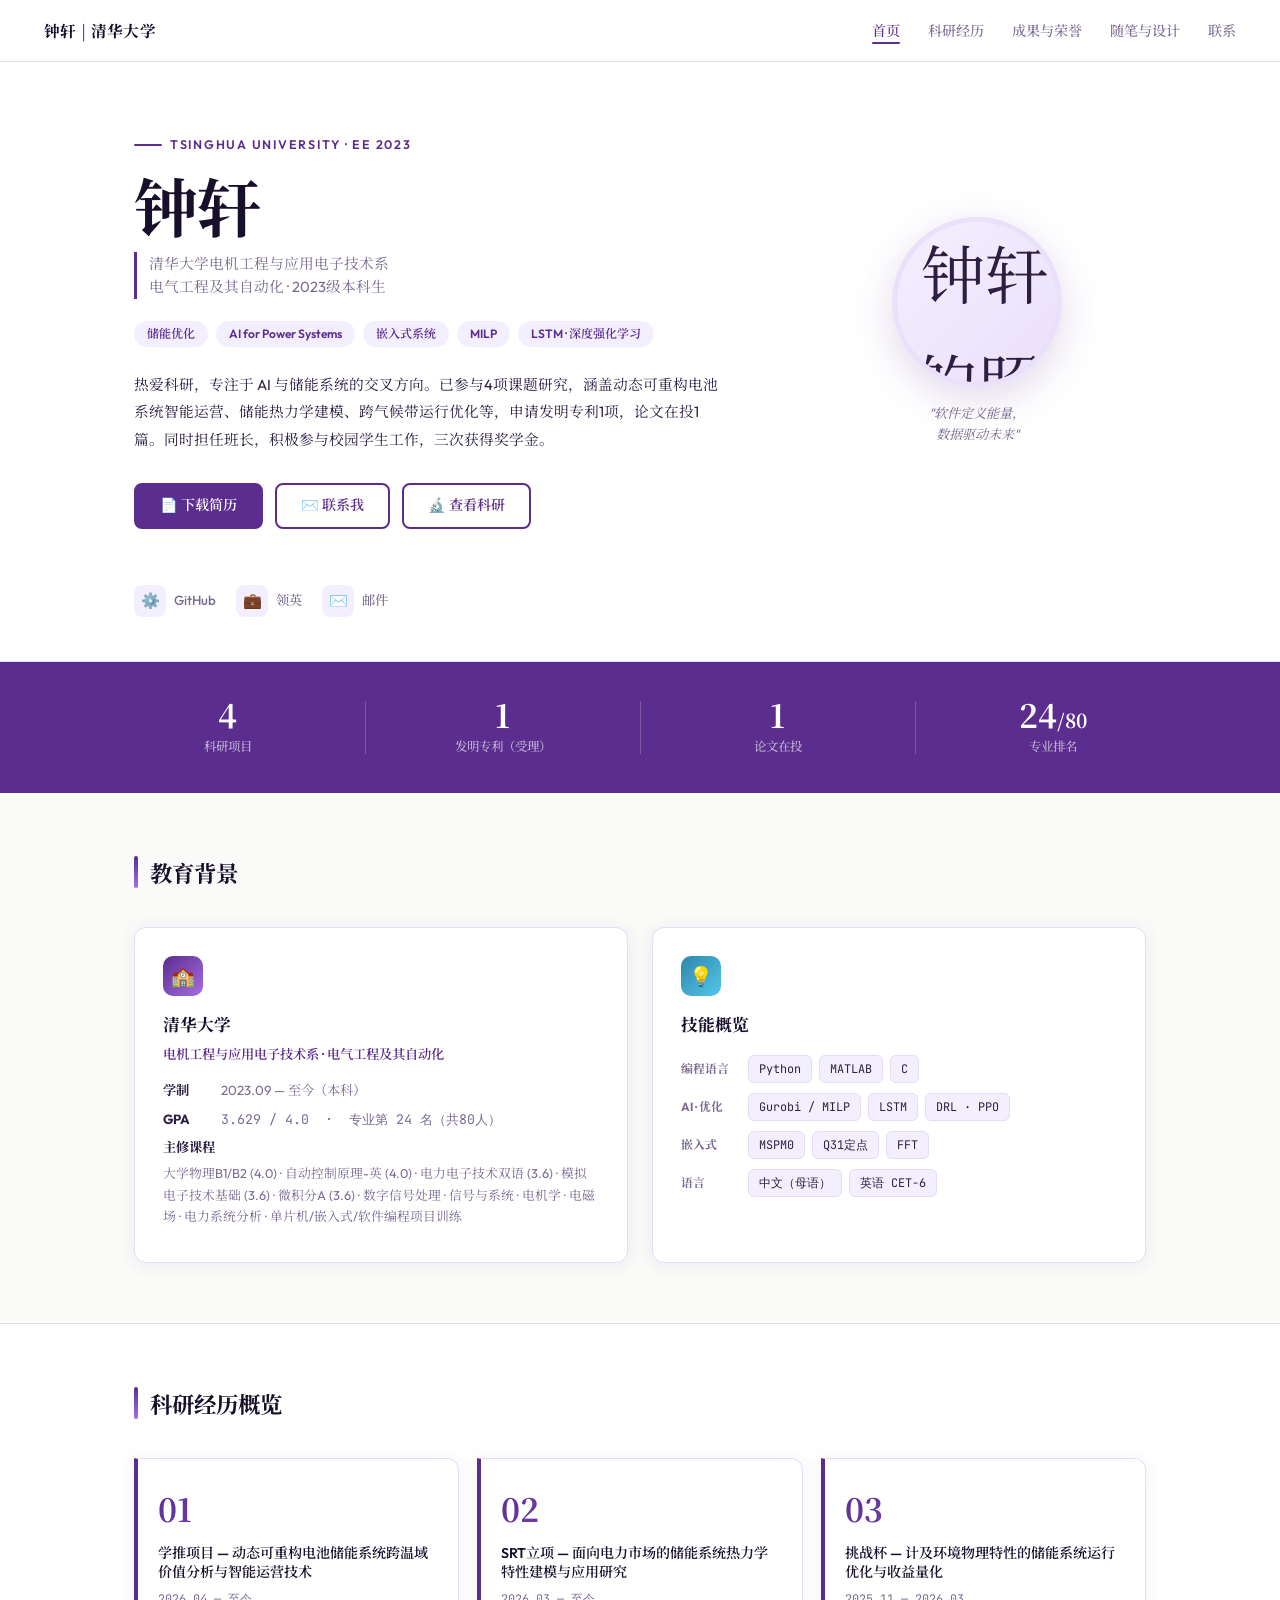
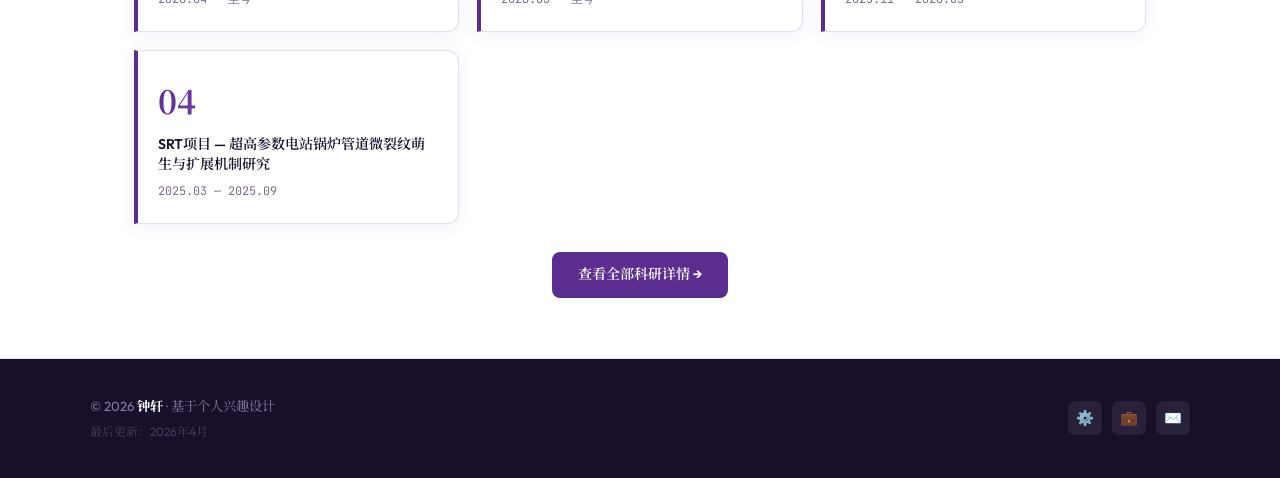
==== commit c35f1a4e: "Update index.html" ====
--- a/index.html
+++ b/index.html
@@ -195,13 +195,15 @@
         热爱科研，专注于 AI 与储能系统的交叉方向。已参与4项课题研究，涵盖动态可重构电池系统智能运营、储能热力学建模、跨气候带运行优化等，申请发明专利1项，论文在投1篇。同时担任班长，积极参与校园学生工作，三次获得奖学金。
       </p>
       <div class="hero-btns">
-        <a href="钟轩简历v6.pdf" class="btn btn-p" download>📄 下载简历</a>
+        <a href="钟轩简历v7.pdf" class="btn btn-p" download>📄 下载简历</a>
         <a href="contact.html" class="btn btn-o">✉️ 联系我</a>
         <a href="projects.html" class="btn btn-o">🔬 查看科研</a>
       </div>
     </div>
     <div class="hero-right fi" style="transition-delay:.15s">
-      <div class="avatar-wrap">🎓</div>
+      <div class="avatar-wrap">
+        <img src="my-photo.png" alt="钟轩的照片">
+      </div>
       <p class="motto">"软件定义能量，<br>数据驱动未来"</p>
     </div>
   </div>
